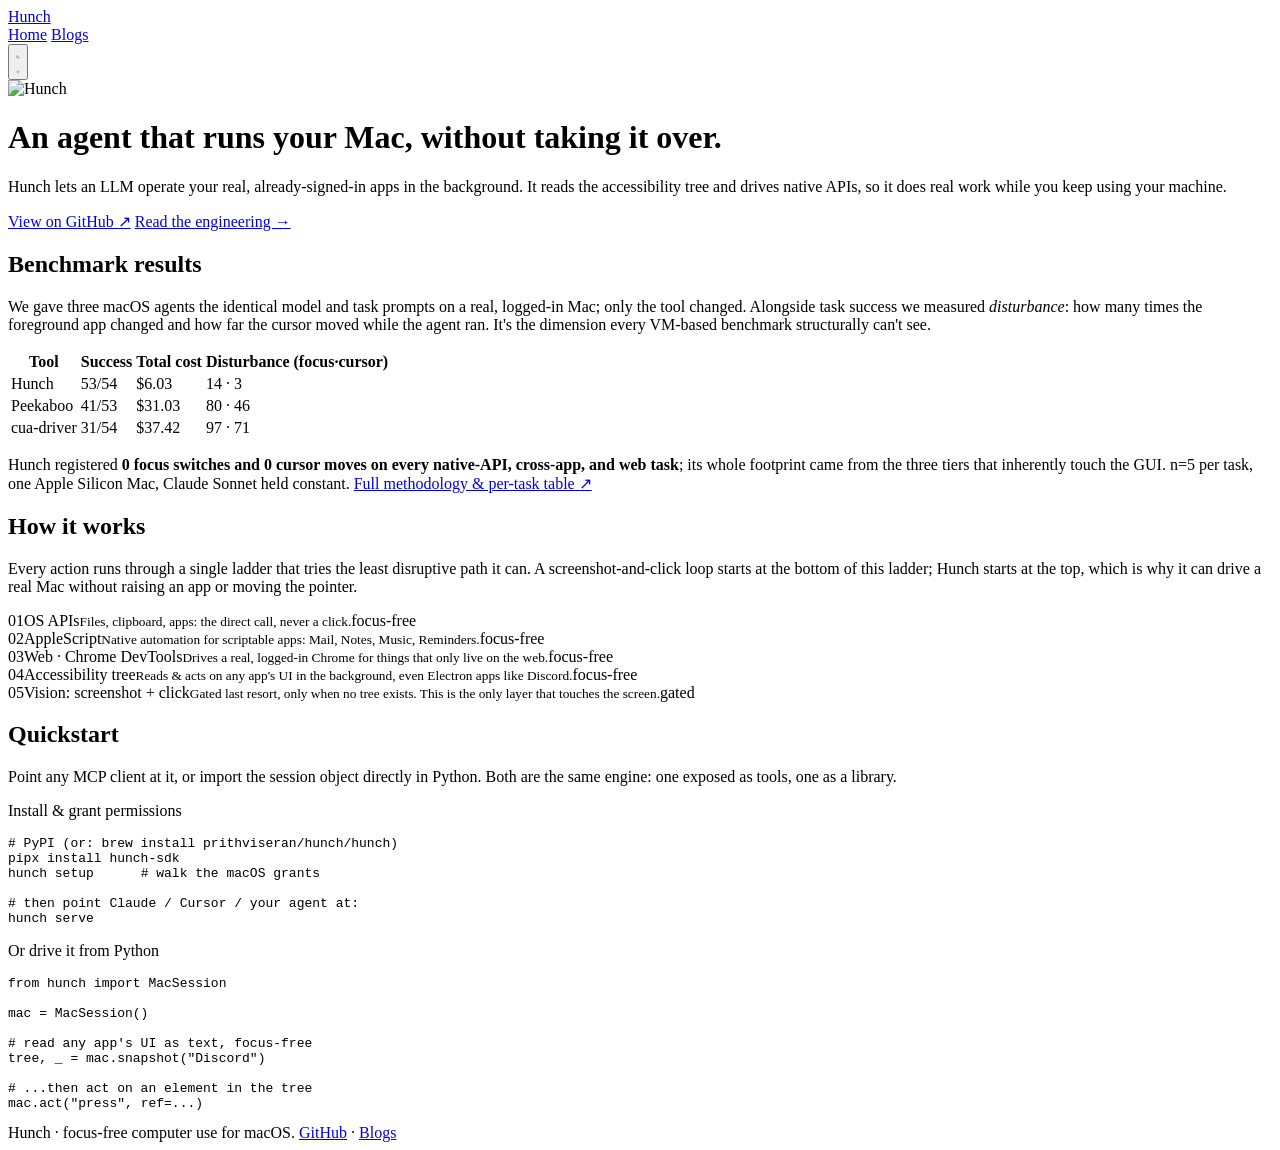
==== site/index.html @ 30ae7662 "Add Hunch website (landing page + blog) as a static site Self-contained static site under site/, dep" ====
<!DOCTYPE html>
<html lang="en">
<head>
<meta charset="utf-8">
<meta name="viewport" content="width=device-width, initial-scale=1">
<title>Hunch: an agent that runs your Mac without taking it over</title>
<meta name="description" content="Hunch lets an LLM operate your real, already-signed-in Mac apps in the background, reading the accessibility tree and driving native APIs, focus-free.">
<meta property="og:title" content="Hunch: an agent that runs your Mac without taking it over">
<meta property="og:description" content="Hunch lets an LLM operate your real, already-signed-in Mac apps in the background, reading the accessibility tree and driving native APIs, focus-free.">
<meta property="og:type" content="website">
<meta property="og:image" content="/assets/logo-app.png">
<meta name="twitter:card" content="summary">
<link rel="icon" href="/assets/favicon.png">
<link rel="stylesheet" href="/styles.css">
<script>(function(){var r=document.documentElement;try{if(localStorage.getItem('hunch-theme')==='dark')r.setAttribute('data-theme','dark');}catch(e){}})();</script>
</head>
<body>
<nav>
  <div class="nav-inner">
    <a class="brand" href="/"><img class="brand-logo" src="/assets/logo-mark.png" alt=""><span>Hunch</span></a>
    <div class="nav-links">
      <a href="/" aria-current="page">Home</a>
      <a href="/blogs">Blogs</a>
    </div>
    <button class="toggle" id="themeBtn" aria-label="Toggle color theme">
      <svg class="icon-moon" viewBox="0 0 24 24" fill="none" stroke="currentColor" stroke-width="1.7"><path d="M21 12.8A9 9 0 1 1 11.2 3a7 7 0 0 0 9.8 9.8Z"/></svg>
      <svg class="icon-sun" viewBox="0 0 24 24" fill="none" stroke="currentColor" stroke-width="1.7"><circle cx="12" cy="12" r="4.2"/><path d="M12 2v2M12 20v2M4.2 4.2l1.5 1.5M18.3 18.3l1.5 1.5M2 12h2M20 12h2M4.2 19.8l1.5-1.5M18.3 5.7l1.5-1.5"/></svg>
    </button>
  </div>
</nav>
<main>
<div class="wrap">
    <div class="hero">
      <img class="hero-logo" src="/assets/logo-app.png" alt="Hunch">
      <div class="hero-content">
        <h1>An agent that runs your Mac, without taking it over.</h1>
      <p class="lede">Hunch lets an LLM operate your real, already-signed-in apps in the background. It reads the accessibility tree and drives native APIs, so it does real work while you keep using your machine.</p>
      <div class="cta">
        <a class="btn primary" href="https://github.com/PrithviSeran/hunch-mcp" target="_blank" rel="noopener">View on GitHub ↗</a>
        <a class="btn" href="/blogs">Read the engineering →</a>
      </div>
      </div>
    </div>
  </div>

  <!-- the numbers -->
  <div class="block"><div class="wrap">
    <h2>Benchmark results</h2>
    <p class="intro">We gave three macOS agents the identical model and task prompts on a real, logged-in Mac; only the tool changed. Alongside task success we measured <em>disturbance</em>: how many times the foreground app changed and how far the cursor moved while the agent ran. It's the dimension every VM-based benchmark structurally can't see.</p>
    <div class="tablewrap">
      <table>
        <thead><tr><th>Tool</th><th>Success</th><th>Total cost</th><th>Disturbance&nbsp;(focus·cursor)</th></tr></thead>
        <tbody>
          <tr class="win"><td>Hunch</td><td class="num">53/54</td><td class="num">$6.03</td><td class="num">14 · 3</td></tr>
          <tr><td>Peekaboo</td><td class="num">41/53</td><td class="num">$31.03</td><td class="num">80 · 46</td></tr>
          <tr><td>cua-driver</td><td class="num">31/54</td><td class="num">$37.42</td><td class="num">97 · 71</td></tr>
        </tbody>
      </table>
    </div>
    <p class="note">Hunch registered <strong>0 focus switches and 0 cursor moves on every native-API, cross-app, and web task</strong>; its whole footprint came from the three tiers that inherently touch the GUI. n=5 per task, one Apple Silicon Mac, Claude Sonnet held constant. <a class="link" href="https://github.com/PrithviSeran/mac-agent-bench" target="_blank" rel="noopener">Full methodology &amp; per-task table ↗</a></p>
  </div></div>

  <!-- how it works: the ladder -->
  <div class="block"><div class="wrap">
    <h2>How it works</h2>
    <p class="intro">Every action runs through a single ladder that tries the least disruptive path it can. A screenshot-and-click loop starts at the bottom of this ladder; Hunch starts at the top, which is why it can drive a real Mac without raising an app or moving the pointer.</p>
    <div class="ladder">
      <div class="layer"><span class="n">01</span><span class="name">OS APIs<small>Files, clipboard, apps: the direct call, never a click.</small></span><span class="tag">focus-free</span></div>
      <div class="layer"><span class="n">02</span><span class="name">AppleScript<small>Native automation for scriptable apps: Mail, Notes, Music, Reminders.</small></span><span class="tag">focus-free</span></div>
      <div class="layer"><span class="n">03</span><span class="name">Web · Chrome DevTools<small>Drives a real, logged-in Chrome for things that only live on the web.</small></span><span class="tag">focus-free</span></div>
      <div class="layer"><span class="n">04</span><span class="name">Accessibility tree<small>Reads &amp; acts on any app's UI in the background, even Electron apps like Discord.</small></span><span class="tag">focus-free</span></div>
      <div class="layer gated"><span class="n">05</span><span class="name">Vision: screenshot + click<small>Gated last resort, only when no tree exists. This is the only layer that touches the screen.</small></span><span class="tag">gated</span></div>
    </div>
  </div></div>

  <!-- quickstart -->
  <div class="block"><div class="wrap">
    <h2>Quickstart</h2>
    <p class="intro">Point any MCP client at it, or import the session object directly in Python. Both are the same engine: one exposed as tools, one as a library.</p>
    <div class="code-grid">
      <div>
        <p class="code-label">Install &amp; grant permissions</p>
<pre><code><span class="tok-c"># PyPI (or: brew install prithviseran/hunch/hunch)</span>
pipx install hunch-sdk
hunch setup      <span class="tok-c"># walk the macOS grants</span>

<span class="tok-c"># then point Claude / Cursor / your agent at:</span>
hunch serve</code></pre>
      </div>
      <div>
        <p class="code-label">Or drive it from Python</p>
<pre><code><span class="tok-k">from</span> hunch <span class="tok-k">import</span> MacSession

mac = MacSession()

<span class="tok-c"># read any app's UI as text, focus-free</span>
tree, _ = mac.snapshot(<span class="tok-k">"Discord"</span>)

<span class="tok-c"># ...then act on an element in the tree</span>
mac.act(<span class="tok-k">"press"</span>, ref=...)</code></pre>
      </div>
    </div>
  </div></div>
</main>
<footer><div class="wrap"><div class="foot-inner">
  <span class="foot-brand"><img class="foot-logo" src="/assets/logo-mark.png" alt="">Hunch · focus-free computer use for macOS.</span>
  <span><a href="https://github.com/PrithviSeran/hunch-mcp" target="_blank" rel="noopener">GitHub</a> · <a href="/blogs">Blogs</a></span>
</div></div></footer>
<script src="/theme.js"></script>
</body>
</html>
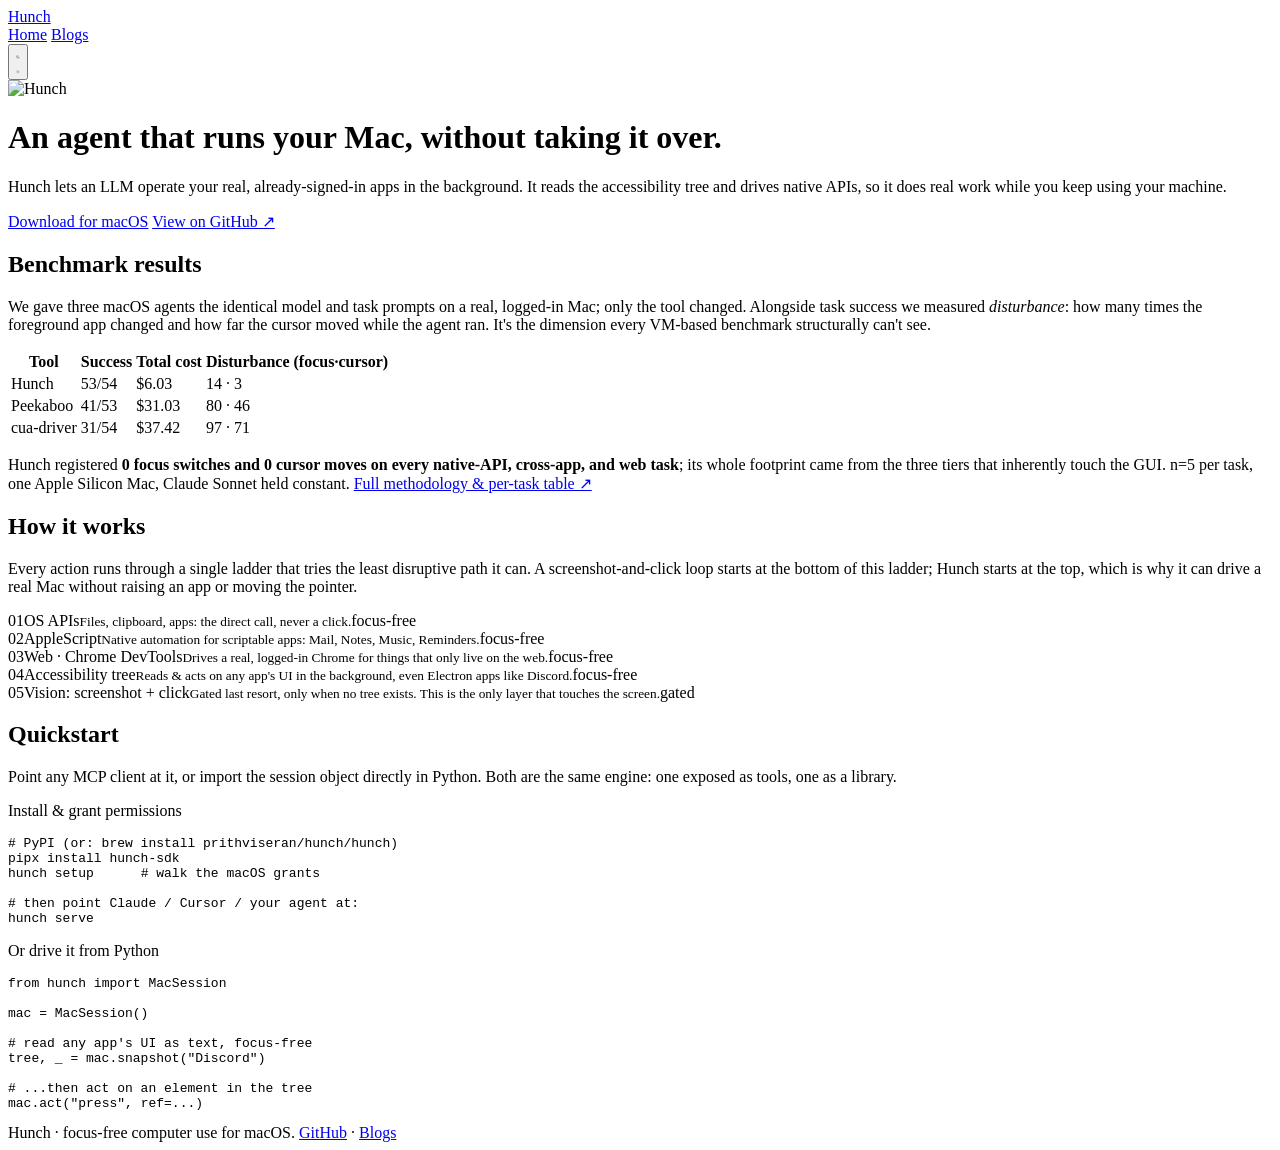
==== commit 022350af: "Track macOS DMG downloads via /download → R2 Add a Vercel API that increments stats/dmg.json on the " ====
--- a/site/index.html
+++ b/site/index.html
@@ -8,8 +8,11 @@
 <meta property="og:title" content="Hunch: an agent that runs your Mac without taking it over">
 <meta property="og:description" content="Hunch lets an LLM operate your real, already-signed-in Mac apps in the background, reading the accessibility tree and driving native APIs, focus-free.">
 <meta property="og:type" content="website">
-<meta property="og:image" content="/assets/logo-app.png">
-<meta name="twitter:card" content="summary">
+<meta property="og:image" content="https://www.tryhunch.ca/assets/og-hunch.png">
+<meta property="og:image:width" content="1731">
+<meta property="og:image:height" content="909">
+<meta name="twitter:card" content="summary_large_image">
+<meta name="twitter:image" content="https://www.tryhunch.ca/assets/og-hunch.png">
 <link rel="icon" href="/assets/favicon.png">
 <link rel="stylesheet" href="/styles.css">
 <script>(function(){var r=document.documentElement;try{if(localStorage.getItem('hunch-theme')==='dark')r.setAttribute('data-theme','dark');}catch(e){}})();</script>
@@ -36,8 +39,8 @@
         <h1>An agent that runs your Mac, without taking it over.</h1>
       <p class="lede">Hunch lets an LLM operate your real, already-signed-in apps in the background. It reads the accessibility tree and drives native APIs, so it does real work while you keep using your machine.</p>
       <div class="cta">
-        <a class="btn primary" href="https://github.com/PrithviSeran/hunch-mcp" target="_blank" rel="noopener">View on GitHub ↗</a>
-        <a class="btn" href="/blogs">Read the engineering →</a>
+        <a class="btn primary" href="/download">Download for macOS</a>
+        <a class="btn" href="https://github.com/PrithviSeran/hunch-mcp" target="_blank" rel="noopener">View on GitHub ↗</a>
       </div>
       </div>
     </div>
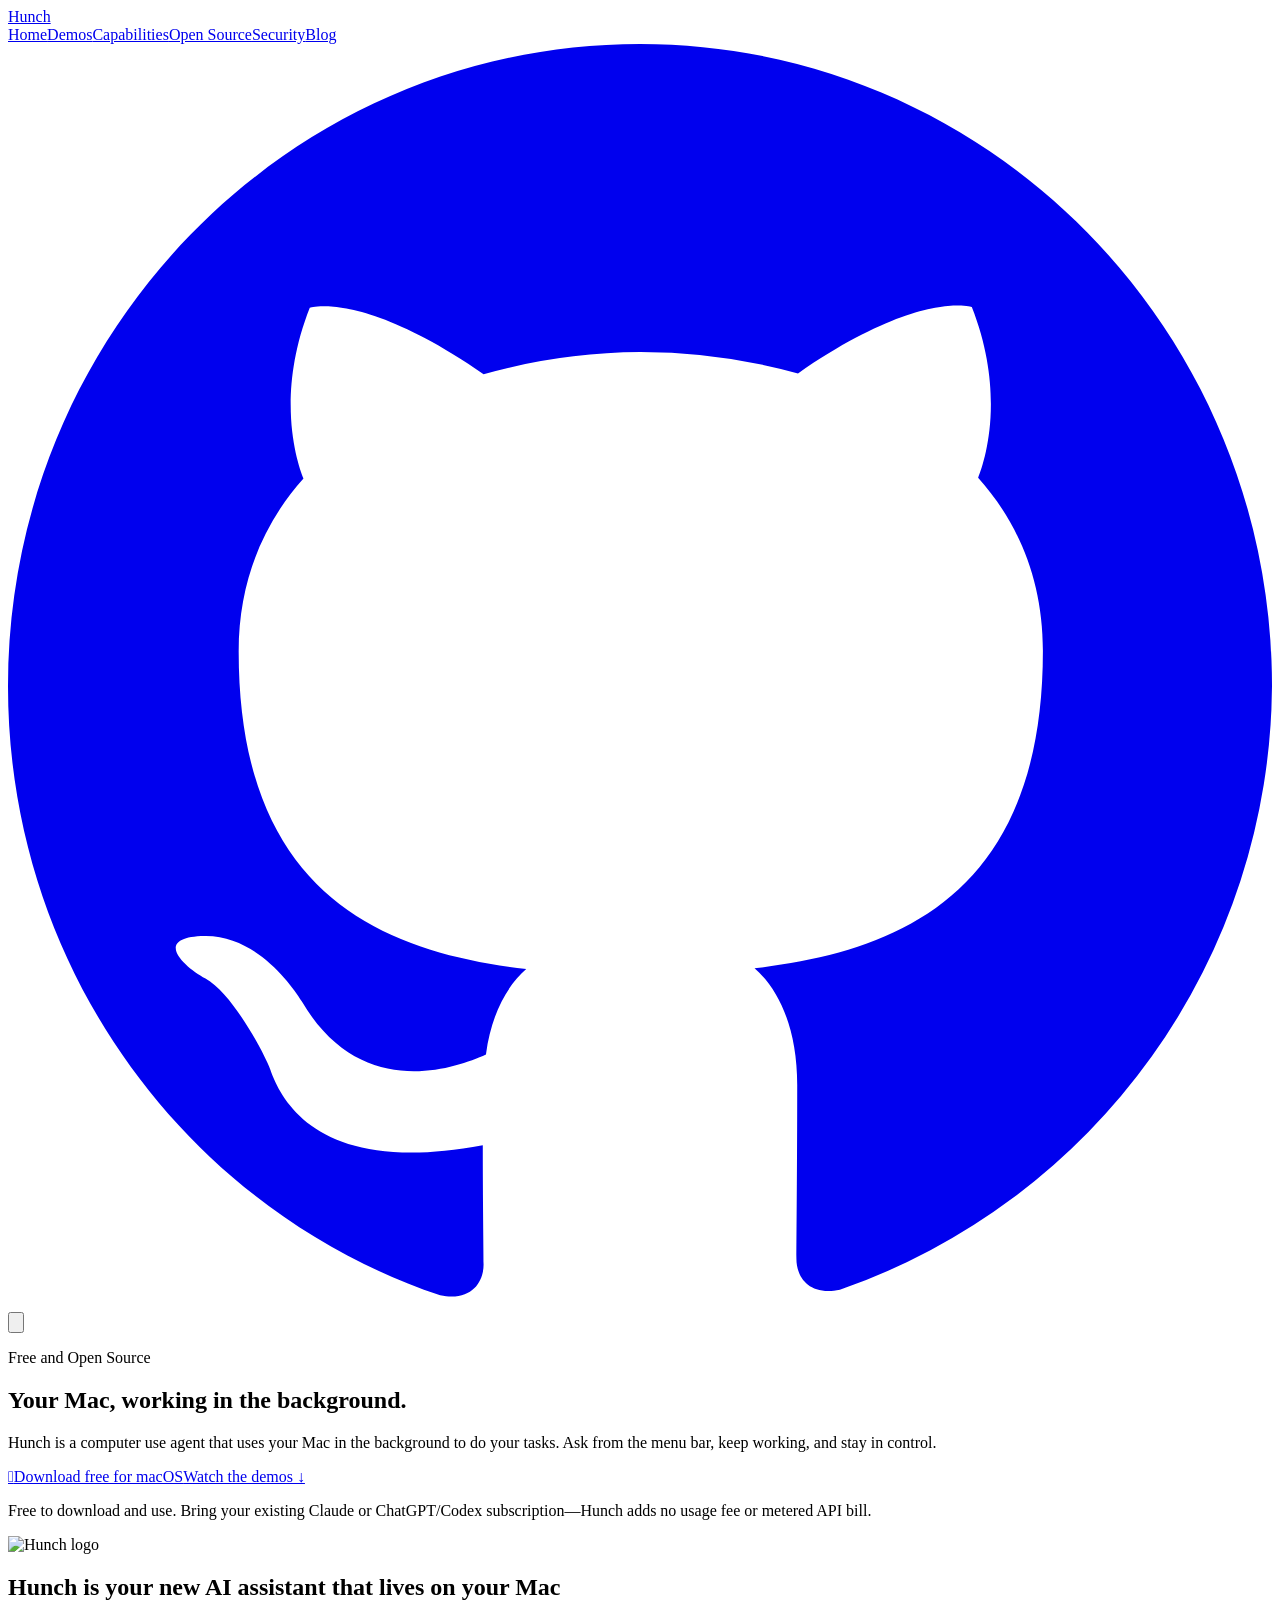
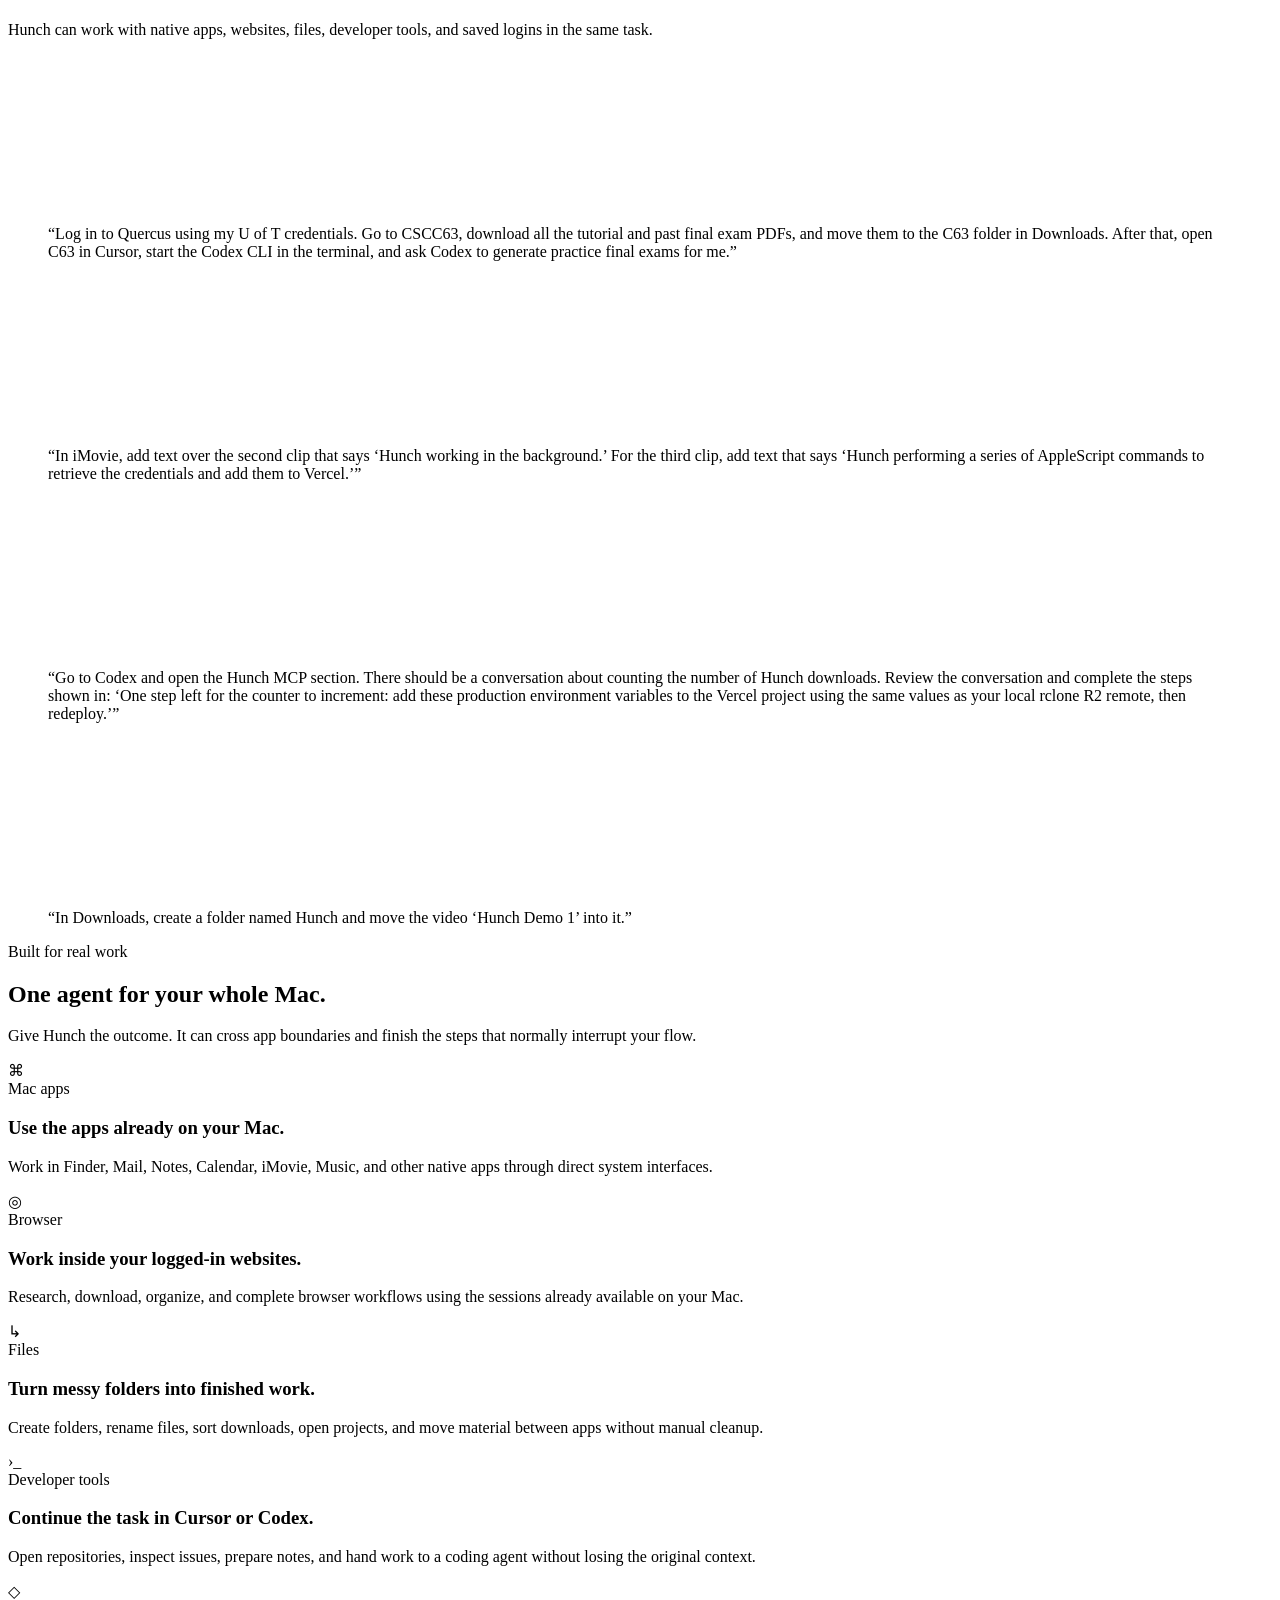
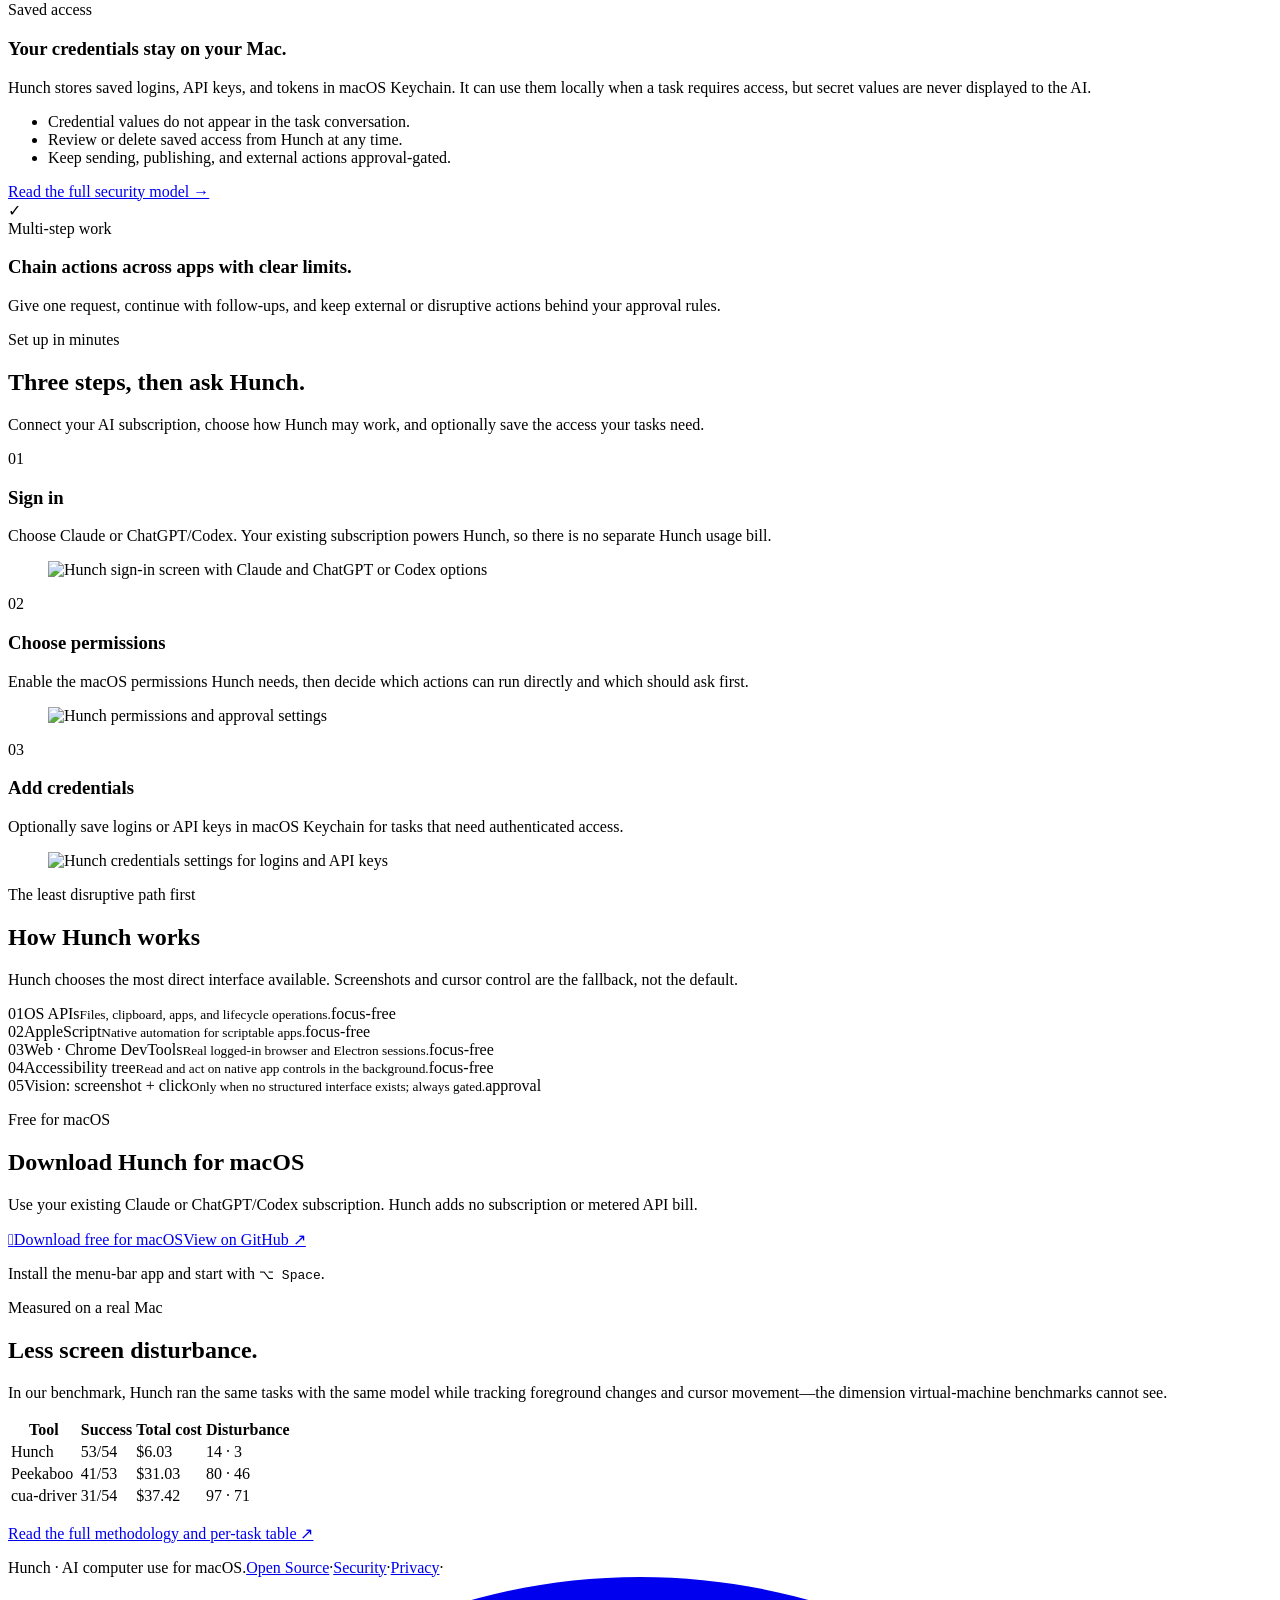
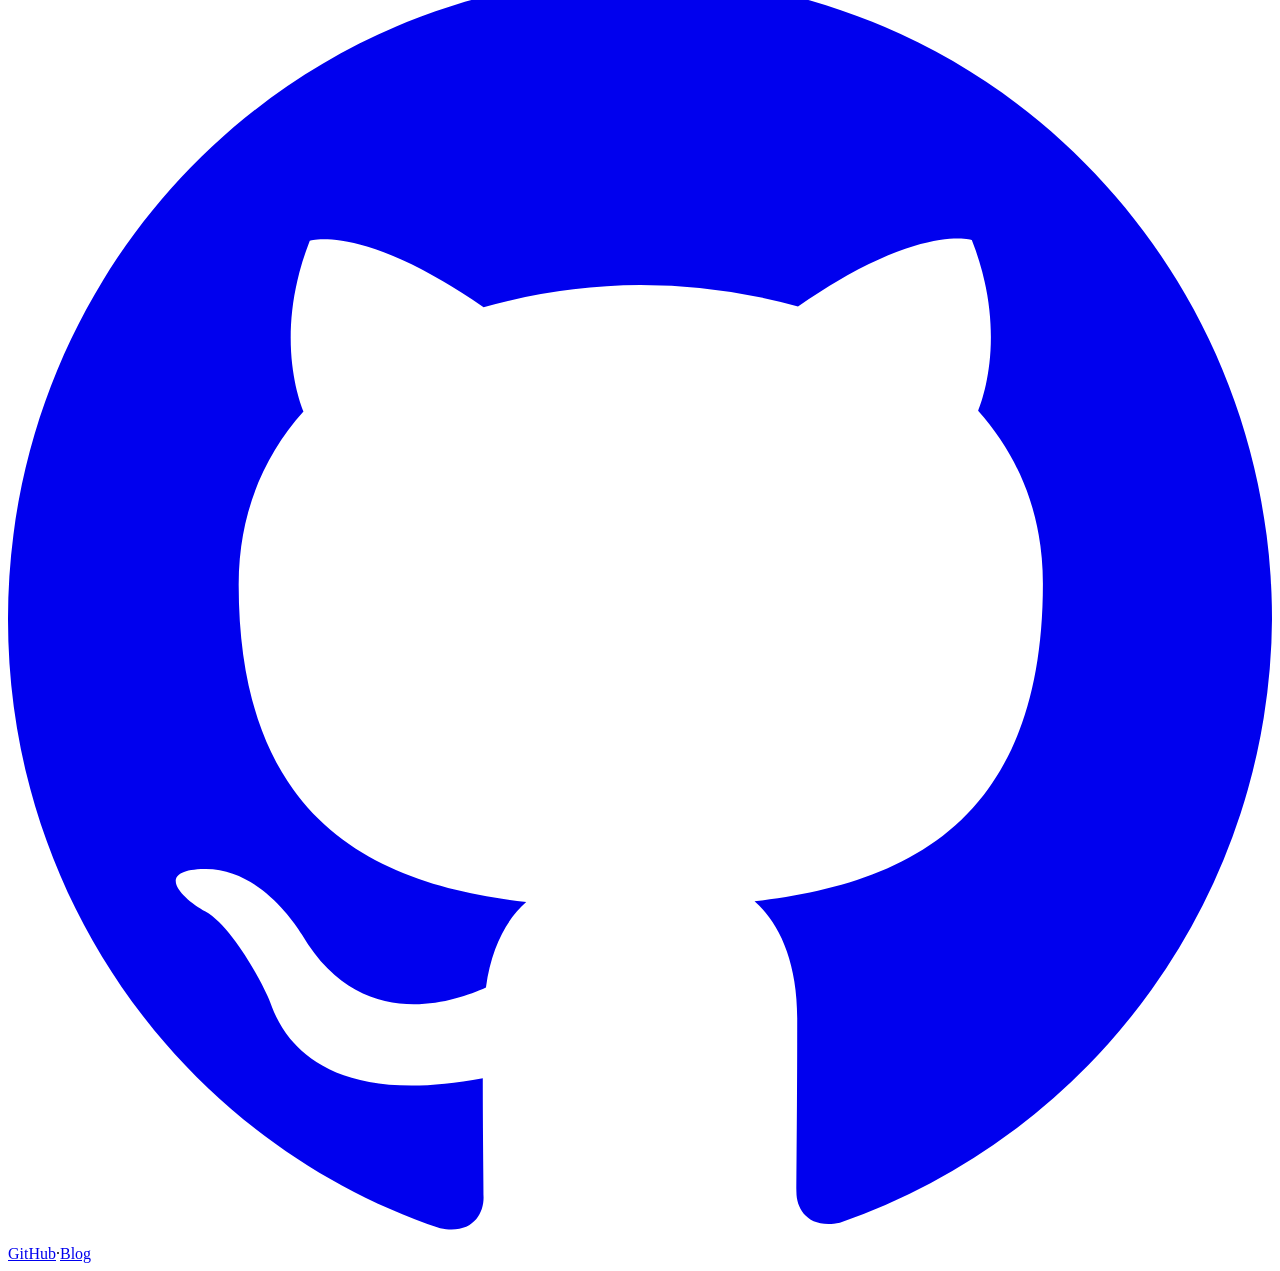
==== commit fb466fc8: "Launch redesigned Hunch website" ====
--- a/site/index.html
+++ b/site/index.html
@@ -1,114 +1,14 @@
-<!DOCTYPE html>
-<html lang="en">
-<head>
-<meta charset="utf-8">
-<meta name="viewport" content="width=device-width, initial-scale=1">
-<title>Hunch: an agent that runs your Mac without taking it over</title>
-<meta name="description" content="Hunch lets an LLM operate your real, already-signed-in Mac apps in the background, reading the accessibility tree and driving native APIs, focus-free.">
-<meta property="og:title" content="Hunch: an agent that runs your Mac without taking it over">
-<meta property="og:description" content="Hunch lets an LLM operate your real, already-signed-in Mac apps in the background, reading the accessibility tree and driving native APIs, focus-free.">
-<meta property="og:type" content="website">
-<meta property="og:image" content="https://www.tryhunch.ca/assets/og-hunch.png">
-<meta property="og:image:width" content="1731">
-<meta property="og:image:height" content="909">
-<meta name="twitter:card" content="summary_large_image">
-<meta name="twitter:image" content="https://www.tryhunch.ca/assets/og-hunch.png">
-<link rel="icon" href="/assets/favicon.png">
-<link rel="stylesheet" href="/styles.css">
-<script>(function(){var r=document.documentElement;try{if(localStorage.getItem('hunch-theme')==='dark')r.setAttribute('data-theme','dark');}catch(e){}})();</script>
-</head>
-<body>
-<nav>
-  <div class="nav-inner">
-    <a class="brand" href="/"><img class="brand-logo" src="/assets/logo-mark.png" alt=""><span>Hunch</span></a>
-    <div class="nav-links">
-      <a href="/" aria-current="page">Home</a>
-      <a href="/blogs">Blogs</a>
-    </div>
-    <button class="toggle" id="themeBtn" aria-label="Toggle color theme">
-      <svg class="icon-moon" viewBox="0 0 24 24" fill="none" stroke="currentColor" stroke-width="1.7"><path d="M21 12.8A9 9 0 1 1 11.2 3a7 7 0 0 0 9.8 9.8Z"/></svg>
-      <svg class="icon-sun" viewBox="0 0 24 24" fill="none" stroke="currentColor" stroke-width="1.7"><circle cx="12" cy="12" r="4.2"/><path d="M12 2v2M12 20v2M4.2 4.2l1.5 1.5M18.3 18.3l1.5 1.5M2 12h2M20 12h2M4.2 19.8l1.5-1.5M18.3 5.7l1.5-1.5"/></svg>
-    </button>
-  </div>
-</nav>
-<main>
-<div class="wrap">
-    <div class="hero">
-      <img class="hero-logo" src="/assets/logo-app.png" alt="Hunch">
-      <div class="hero-content">
-        <h1>An agent that runs your Mac, without taking it over.</h1>
-      <p class="lede">Hunch lets an LLM operate your real, already-signed-in apps in the background. It reads the accessibility tree and drives native APIs, so it does real work while you keep using your machine.</p>
-      <div class="cta">
-        <a class="btn primary" href="/download">Download for macOS</a>
-        <a class="btn" href="https://github.com/PrithviSeran/hunch-mcp" target="_blank" rel="noopener">View on GitHub ↗</a>
-      </div>
-      </div>
-    </div>
-  </div>
-
-  <!-- the numbers -->
-  <div class="block"><div class="wrap">
-    <h2>Benchmark results</h2>
-    <p class="intro">We gave three macOS agents the identical model and task prompts on a real, logged-in Mac; only the tool changed. Alongside task success we measured <em>disturbance</em>: how many times the foreground app changed and how far the cursor moved while the agent ran. It's the dimension every VM-based benchmark structurally can't see.</p>
-    <div class="tablewrap">
-      <table>
-        <thead><tr><th>Tool</th><th>Success</th><th>Total cost</th><th>Disturbance&nbsp;(focus·cursor)</th></tr></thead>
-        <tbody>
-          <tr class="win"><td>Hunch</td><td class="num">53/54</td><td class="num">$6.03</td><td class="num">14 · 3</td></tr>
-          <tr><td>Peekaboo</td><td class="num">41/53</td><td class="num">$31.03</td><td class="num">80 · 46</td></tr>
-          <tr><td>cua-driver</td><td class="num">31/54</td><td class="num">$37.42</td><td class="num">97 · 71</td></tr>
-        </tbody>
-      </table>
-    </div>
-    <p class="note">Hunch registered <strong>0 focus switches and 0 cursor moves on every native-API, cross-app, and web task</strong>; its whole footprint came from the three tiers that inherently touch the GUI. n=5 per task, one Apple Silicon Mac, Claude Sonnet held constant. <a class="link" href="https://github.com/PrithviSeran/mac-agent-bench" target="_blank" rel="noopener">Full methodology &amp; per-task table ↗</a></p>
-  </div></div>
-
-  <!-- how it works: the ladder -->
-  <div class="block"><div class="wrap">
-    <h2>How it works</h2>
-    <p class="intro">Every action runs through a single ladder that tries the least disruptive path it can. A screenshot-and-click loop starts at the bottom of this ladder; Hunch starts at the top, which is why it can drive a real Mac without raising an app or moving the pointer.</p>
-    <div class="ladder">
-      <div class="layer"><span class="n">01</span><span class="name">OS APIs<small>Files, clipboard, apps: the direct call, never a click.</small></span><span class="tag">focus-free</span></div>
-      <div class="layer"><span class="n">02</span><span class="name">AppleScript<small>Native automation for scriptable apps: Mail, Notes, Music, Reminders.</small></span><span class="tag">focus-free</span></div>
-      <div class="layer"><span class="n">03</span><span class="name">Web · Chrome DevTools<small>Drives a real, logged-in Chrome for things that only live on the web.</small></span><span class="tag">focus-free</span></div>
-      <div class="layer"><span class="n">04</span><span class="name">Accessibility tree<small>Reads &amp; acts on any app's UI in the background, even Electron apps like Discord.</small></span><span class="tag">focus-free</span></div>
-      <div class="layer gated"><span class="n">05</span><span class="name">Vision: screenshot + click<small>Gated last resort, only when no tree exists. This is the only layer that touches the screen.</small></span><span class="tag">gated</span></div>
-    </div>
-  </div></div>
-
-  <!-- quickstart -->
-  <div class="block"><div class="wrap">
-    <h2>Quickstart</h2>
-    <p class="intro">Point any MCP client at it, or import the session object directly in Python. Both are the same engine: one exposed as tools, one as a library.</p>
-    <div class="code-grid">
-      <div>
-        <p class="code-label">Install &amp; grant permissions</p>
-<pre><code><span class="tok-c"># PyPI (or: brew install prithviseran/hunch/hunch)</span>
-pipx install hunch-sdk
-hunch setup      <span class="tok-c"># walk the macOS grants</span>
-
-<span class="tok-c"># then point Claude / Cursor / your agent at:</span>
-hunch serve</code></pre>
-      </div>
-      <div>
-        <p class="code-label">Or drive it from Python</p>
-<pre><code><span class="tok-k">from</span> hunch <span class="tok-k">import</span> MacSession
-
-mac = MacSession()
-
-<span class="tok-c"># read any app's UI as text, focus-free</span>
-tree, _ = mac.snapshot(<span class="tok-k">"Discord"</span>)
-
-<span class="tok-c"># ...then act on an element in the tree</span>
-mac.act(<span class="tok-k">"press"</span>, ref=...)</code></pre>
-      </div>
-    </div>
-  </div></div>
-</main>
-<footer><div class="wrap"><div class="foot-inner">
-  <span class="foot-brand"><img class="foot-logo" src="/assets/logo-mark.png" alt="">Hunch · focus-free computer use for macOS.</span>
-  <span><a href="https://github.com/PrithviSeran/hunch-mcp" target="_blank" rel="noopener">GitHub</a> · <a href="/blogs">Blogs</a></span>
-</div></div></footer>
-<script src="/theme.js"></script>
-</body>
-</html>
+<!doctype html><html lang="en"><head><meta charset="utf-8"><meta name="viewport" content="width=device-width,initial-scale=1"><title>Hunch: free AI computer use for your Mac</title><meta name="description" content="Hunch is a free macOS agent that works across your apps, browser sessions, files, and saved logins in the background while you keep using your Mac."><meta property="og:title" content="Hunch: your Mac, working in the background"><meta property="og:description" content="A free macOS agent that works across your real apps while you keep using your Mac."><meta property="og:type" content="website"><meta property="og:image" content="https://www.tryhunch.ca/assets/og-hunch.png"><link rel="icon" href="/assets/favicon.png"><link rel="stylesheet" href="/styles.css?v=open-source-1"><script>(function(){var r=document.documentElement;try{if(localStorage.getItem('hunch-theme')==='dark')r.setAttribute('data-theme','dark')}catch(e){}})()</script></head><body>
+<nav><div class="nav-inner"><a class="brand" href="/"><img class="brand-logo" src="/assets/logo-mark.png" alt=""><span>Hunch</span></a><div class="nav-links"><a href="/" aria-current="page">Home</a><a href="#demos">Demos</a><a href="#capabilities">Capabilities</a><a href="/open-source.html">Open Source</a><a href="/security.html">Security</a><a href="/blogs.html">Blog</a></div><a class="nav-github" href="https://github.com/PrithviSeran/hunch-mcp" target="_blank" rel="noopener" aria-label="Hunch on GitHub"><svg class="github-icon" viewBox="0 0 16 16" aria-hidden="true"><path fill="currentColor" d="M8 0C3.58 0 0 3.64 0 8.13c0 3.59 2.29 6.64 5.47 7.71.4.08.55-.17.55-.39 0-.19-.01-.83-.01-1.51-2.01.38-2.53-.5-2.69-.96-.09-.23-.48-.96-.82-1.15-.28-.15-.68-.53-.01-.54.63-.01 1.08.59 1.23.83.72 1.23 1.87.88 2.33.67.07-.53.28-.88.51-1.08-1.78-.21-3.64-.91-3.64-4.02 0-.89.31-1.62.82-2.19-.08-.2-.36-1.04.08-2.16 0 0 .67-.22 2.2.84A7.5 7.5 0 0 1 8 3.9a7.5 7.5 0 0 1 2 .27c1.53-1.06 2.2-.84 2.2-.84.44 1.12.16 1.96.08 2.16.51.57.82 1.3.82 2.19 0 3.12-1.87 3.81-3.65 4.02.29.25.54.73.54 1.48 0 1.07-.01 1.93-.01 2.2 0 .22.15.47.55.39A8.15 8.15 0 0 0 16 8.13C16 3.64 12.42 0 8 0Z"/></svg></a><button class="toggle" id="themeBtn" aria-label="Toggle color theme"><svg class="icon-moon" viewBox="0 0 24 24" fill="none" stroke="currentColor"><path d="M21 12.8A9 9 0 1 1 11.2 3a7 7 0 0 0 9.8 9.8Z"/></svg><svg class="icon-sun" viewBox="0 0 24 24" fill="none" stroke="currentColor"><circle cx="12" cy="12" r="4"/></svg></button></div></nav>
+<main><div class="wrap"><section class="hero launch-hero"><div class="hero-copy"><p class="free-line"><span>Free and Open Source</span></p><h1>Your Mac, working in the background.</h1><p class="lede">Hunch is a computer use agent that uses your Mac in the background to do your tasks. Ask from the menu bar, keep working, and stay in control.</p><div class="cta"><a class="btn primary" href="/download"><span class="apple-logo" aria-hidden="true"></span>Download free for macOS</a><a class="btn" href="#demos">Watch the demos ↓</a></div><p class="microcopy">Free to download and use. Bring your existing Claude or ChatGPT/Codex subscription—Hunch adds no usage fee or metered API bill.</p></div><div class="hero-visual"><img src="/assets/logo-app.png" alt="Hunch logo"></div></section></div>
+<section id="demos" class="block"><div class="wrap"><h2>Hunch is your new AI assistant that lives on your Mac</h2><p class="intro">Hunch can work with native apps, websites, files, developer tools, and saved logins in the same task.</p><div class="demo-grid">
+<article class="demo-card"><video autoplay loop muted playsinline preload="metadata" poster="/assets/poster-browser.png"><source src="/assets/demo-browser.mp4" type="video/mp4"></video><div class="demo-body"><blockquote>“Log in to Quercus using my U of T credentials. Go to CSCC63, download all the tutorial and past final exam PDFs, and move them to the C63 folder in Downloads. After that, open C63 in Cursor, start the Codex CLI in the terminal, and ask Codex to generate practice final exams for me.”</blockquote></div></article>
+<article class="demo-card"><video autoplay loop muted playsinline preload="metadata" poster="/assets/poster-imovie.png"><source src="/assets/demo-imovie.mp4" type="video/mp4"></video><div class="demo-body"><blockquote>“In iMovie, add text over the second clip that says ‘Hunch working in the background.’ For the third clip, add text that says ‘Hunch performing a series of AppleScript commands to retrieve the credentials and add them to Vercel.’”</blockquote></div></article>
+<article class="demo-card"><video autoplay loop muted playsinline preload="metadata" poster="/assets/poster-creds.png"><source src="/assets/demo-credentials.mp4" type="video/mp4"></video><div class="demo-body"><blockquote>“Go to Codex and open the Hunch MCP section. There should be a conversation about counting the number of Hunch downloads. Review the conversation and complete the steps shown in: ‘One step left for the counter to increment: add these production environment variables to the Vercel project using the same values as your local rclone R2 remote, then redeploy.’”</blockquote></div></article>
+<article class="demo-card"><video autoplay loop muted playsinline preload="metadata" poster="/assets/poster-files.png"><source src="/assets/demo-file-usage.mov" type="video/quicktime"></video><div class="demo-body"><blockquote>“In Downloads, create a folder named Hunch and move the video ‘Hunch Demo 1’ into it.”</blockquote></div></article></div></div></section>
+<section id="capabilities" class="block capabilities-block"><div class="wrap"><p class="eyebrow">Built for real work</p><h2>One agent for your whole Mac.</h2><p class="intro">Give Hunch the outcome. It can cross app boundaries and finish the steps that normally interrupt your flow.</p><div class="capability-grid"><div class="capability-card"><span class="capability-mark">⌘</span><div><span class="capability-label">Mac apps</span><h3>Use the apps already on your Mac.</h3><p>Work in Finder, Mail, Notes, Calendar, iMovie, Music, and other native apps through direct system interfaces.</p></div></div><div class="capability-card"><span class="capability-mark">◎</span><div><span class="capability-label">Browser</span><h3>Work inside your logged-in websites.</h3><p>Research, download, organize, and complete browser workflows using the sessions already available on your Mac.</p></div></div><div class="capability-card"><span class="capability-mark">↳</span><div><span class="capability-label">Files</span><h3>Turn messy folders into finished work.</h3><p>Create folders, rename files, sort downloads, open projects, and move material between apps without manual cleanup.</p></div></div><div class="capability-card"><span class="capability-mark">›_</span><div><span class="capability-label">Developer tools</span><h3>Continue the task in Cursor or Codex.</h3><p>Open repositories, inspect issues, prepare notes, and hand work to a coding agent without losing the original context.</p></div></div><div class="capability-card credential-capability"><span class="capability-mark">◇</span><div><span class="capability-label">Saved access</span><h3>Your credentials stay on your Mac.</h3><p>Hunch stores saved logins, API keys, and tokens in macOS Keychain. It can use them locally when a task requires access, but secret values are never displayed to the AI.</p><ul class="capability-points"><li>Credential values do not appear in the task conversation.</li><li>Review or delete saved access from Hunch at any time.</li><li>Keep sending, publishing, and external actions approval-gated.</li></ul><a class="text-link" href="/security.html">Read the full security model →</a></div></div><div class="capability-card"><span class="capability-mark">✓</span><div><span class="capability-label">Multi-step work</span><h3>Chain actions across apps with clear limits.</h3><p>Give one request, continue with follow-ups, and keep external or disruptive actions behind your approval rules.</p></div></div></div></div></section>
+<section id="setup" class="block setup-block"><div class="wrap"><p class="eyebrow">Set up in minutes</p><h2>Three steps, then ask Hunch.</h2><p class="intro">Connect your AI subscription, choose how Hunch may work, and optionally save the access your tasks need.</p><div class="setup-timeline"><div class="setup-step"><div class="setup-index"><span>01</span></div><div class="setup-copy"><h3>Sign in</h3><p>Choose Claude or ChatGPT/Codex. Your existing subscription powers Hunch, so there is no separate Hunch usage bill.</p></div><figure><img src="/assets/sign-in-hunch.png" alt="Hunch sign-in screen with Claude and ChatGPT or Codex options"></figure></div><div class="setup-step"><div class="setup-index"><span>02</span></div><div class="setup-copy"><h3>Choose permissions</h3><p>Enable the macOS permissions Hunch needs, then decide which actions can run directly and which should ask first.</p></div><figure><img src="/assets/permissions-hunch.png" alt="Hunch permissions and approval settings"></figure></div><div class="setup-step"><div class="setup-index"><span>03</span></div><div class="setup-copy"><h3>Add credentials</h3><p>Optionally save logins or API keys in macOS Keychain for tasks that need authenticated access.</p></div><figure><img src="/assets/credentials-hunch.png" alt="Hunch credentials settings for logins and API keys"></figure></div></div></div></section>
+<section class="block"><div class="wrap"><p class="eyebrow">The least disruptive path first</p><h2>How Hunch works</h2><p class="intro">Hunch chooses the most direct interface available. Screenshots and cursor control are the fallback, not the default.</p><div class="ladder"><div class="layer"><span class="n">01</span><span class="name">OS APIs<small>Files, clipboard, apps, and lifecycle operations.</small></span><span class="tag">focus-free</span></div><div class="layer"><span class="n">02</span><span class="name">AppleScript<small>Native automation for scriptable apps.</small></span><span class="tag">focus-free</span></div><div class="layer"><span class="n">03</span><span class="name">Web · Chrome DevTools<small>Real logged-in browser and Electron sessions.</small></span><span class="tag">focus-free</span></div><div class="layer"><span class="n">04</span><span class="name">Accessibility tree<small>Read and act on native app controls in the background.</small></span><span class="tag">focus-free</span></div><div class="layer gated"><span class="n">05</span><span class="name">Vision: screenshot + click<small>Only when no structured interface exists; always gated.</small></span><span class="tag">approval</span></div></div></div></section>
+<section class="block download-block"><div class="wrap download-simple"><div class="download-copy"><p class="eyebrow">Free for macOS</p><h2>Download Hunch for macOS</h2><p>Use your existing Claude or ChatGPT/Codex subscription. Hunch adds no subscription or metered API bill.</p></div><div class="download-actions"><div class="cta"><a class="btn primary" href="/download"><span class="apple-logo" aria-hidden="true"></span>Download free for macOS</a><a class="btn" href="https://github.com/PrithviSeran/hunch-mcp" target="_blank" rel="noopener">View on GitHub ↗</a></div><p class="microcopy">Install the menu-bar app and start with <code>⌥ Space</code>.</p></div></div></section>
+<section class="block compact-proof"><div class="wrap"><p class="eyebrow">Measured on a real Mac</p><h2>Less screen disturbance.</h2><p class="intro">In our benchmark, Hunch ran the same tasks with the same model while tracking foreground changes and cursor movement—the dimension virtual-machine benchmarks cannot see.</p><div class="tablewrap"><table><thead><tr><th>Tool</th><th>Success</th><th>Total cost</th><th>Disturbance</th></tr></thead><tbody><tr class="win"><td>Hunch</td><td class="num">53/54</td><td class="num">$6.03</td><td class="num">14 · 3</td></tr><tr><td>Peekaboo</td><td class="num">41/53</td><td class="num">$31.03</td><td class="num">80 · 46</td></tr><tr><td>cua-driver</td><td class="num">31/54</td><td class="num">$37.42</td><td class="num">97 · 71</td></tr></tbody></table></div><p class="note"><a class="link" href="https://github.com/PrithviSeran/mac-agent-bench" target="_blank" rel="noopener">Read the full methodology and per-task table ↗</a></p></div></section></main>
+<footer><div class="wrap"><div class="foot-inner"><span class="foot-brand"><img class="foot-logo" src="/assets/logo-mark.png" alt="">Hunch · AI computer use for macOS.</span><span class="foot-links"><a href="/open-source.html">Open Source</a><span aria-hidden="true">·</span><a href="/security.html">Security</a><span aria-hidden="true">·</span><a href="/privacy.html">Privacy</a><span aria-hidden="true">·</span><a class="footer-github" href="https://github.com/PrithviSeran/hunch-mcp" target="_blank" rel="noopener"><svg class="github-icon" viewBox="0 0 16 16" aria-hidden="true"><path fill="currentColor" d="M8 0C3.58 0 0 3.64 0 8.13c0 3.59 2.29 6.64 5.47 7.71.4.08.55-.17.55-.39 0-.19-.01-.83-.01-1.51-2.01.38-2.53-.5-2.69-.96-.09-.23-.48-.96-.82-1.15-.28-.15-.68-.53-.01-.54.63-.01 1.08.59 1.23.83.72 1.23 1.87.88 2.33.67.07-.53.28-.88.51-1.08-1.78-.21-3.64-.91-3.64-4.02 0-.89.31-1.62.82-2.19-.08-.2-.36-1.04.08-2.16 0 0 .67-.22 2.2.84A7.5 7.5 0 0 1 8 3.9a7.5 7.5 0 0 1 2 .27c1.53-1.06 2.2-.84 2.2-.84.44 1.12.16 1.96.08 2.16.51.57.82 1.3.82 2.19 0 3.12-1.87 3.81-3.65 4.02.29.25.54.73.54 1.48 0 1.07-.01 1.93-.01 2.2 0 .22.15.47.55.39A8.15 8.15 0 0 0 16 8.13C16 3.64 12.42 0 8 0Z"/></svg>GitHub</a><span aria-hidden="true">·</span><a href="/blogs.html">Blog</a></span></div></div></footer><script src="/theme.js?v=combined-1"></script></body></html>
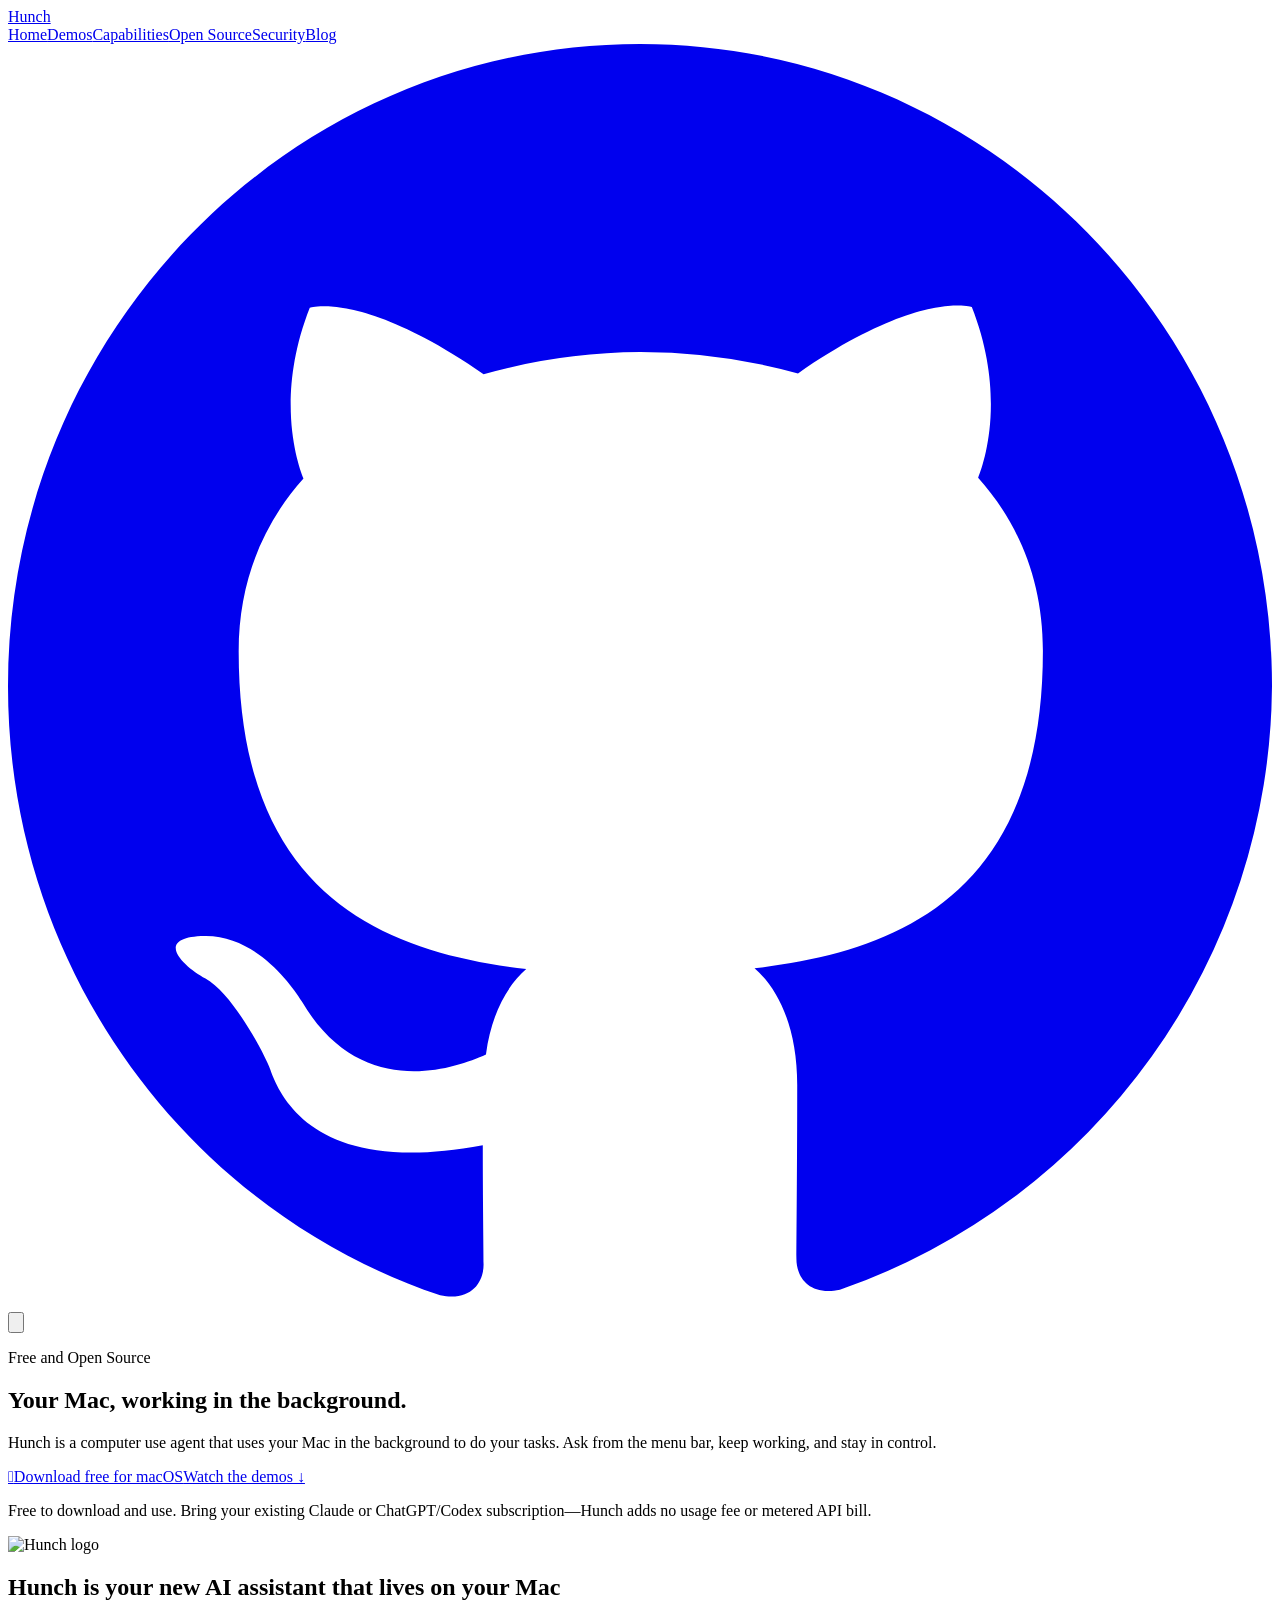
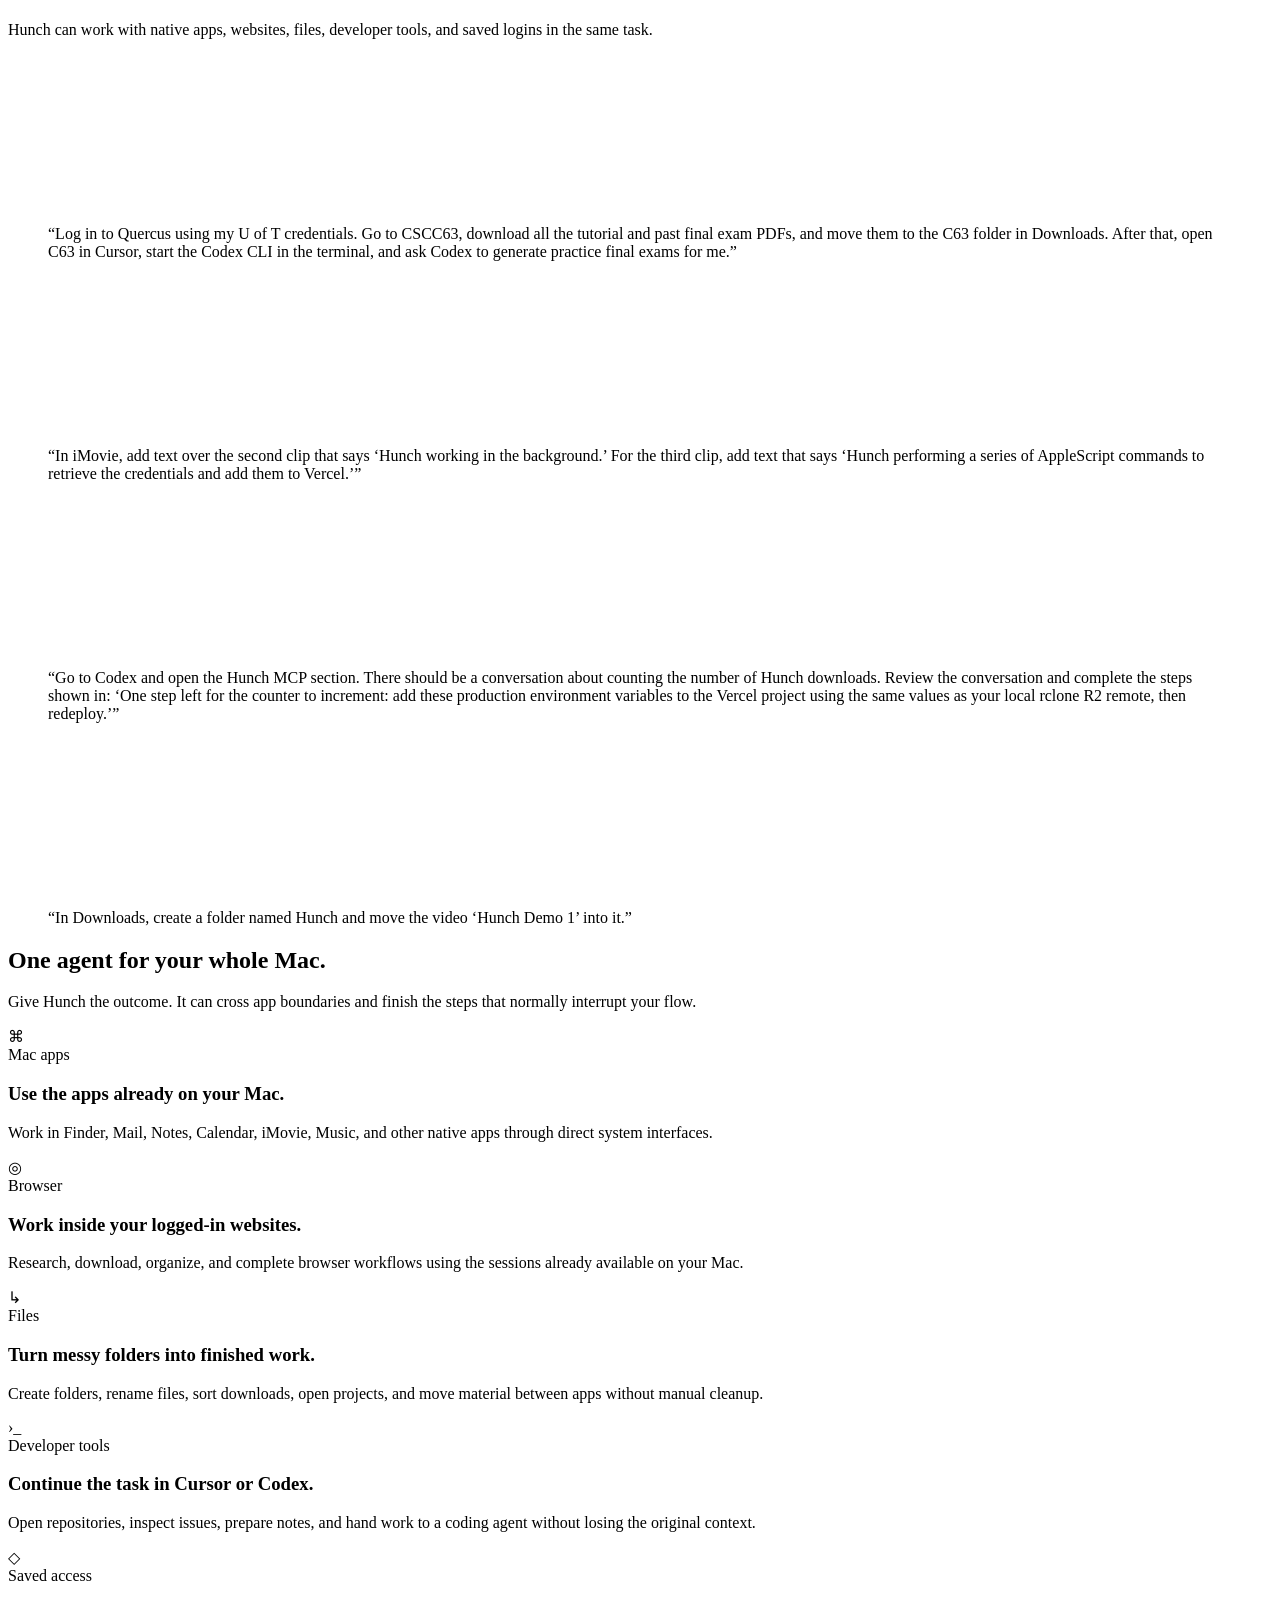
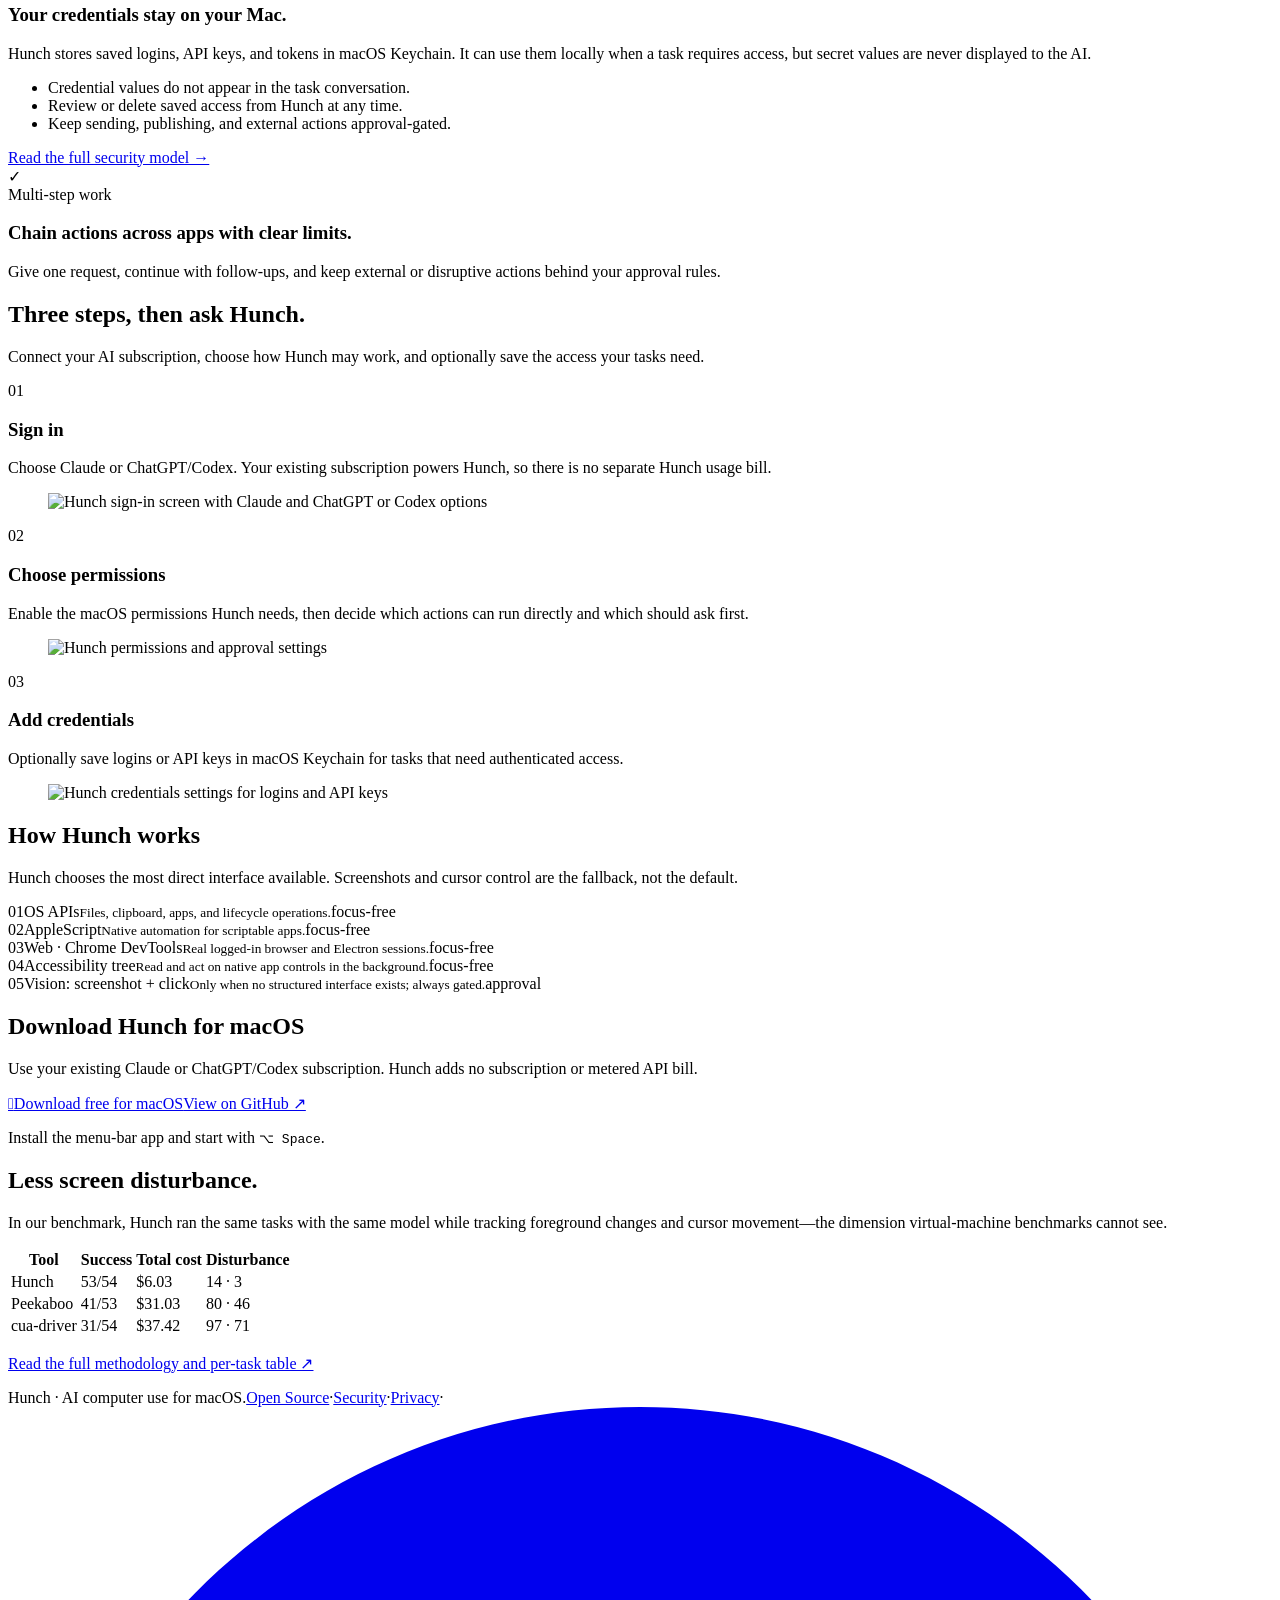
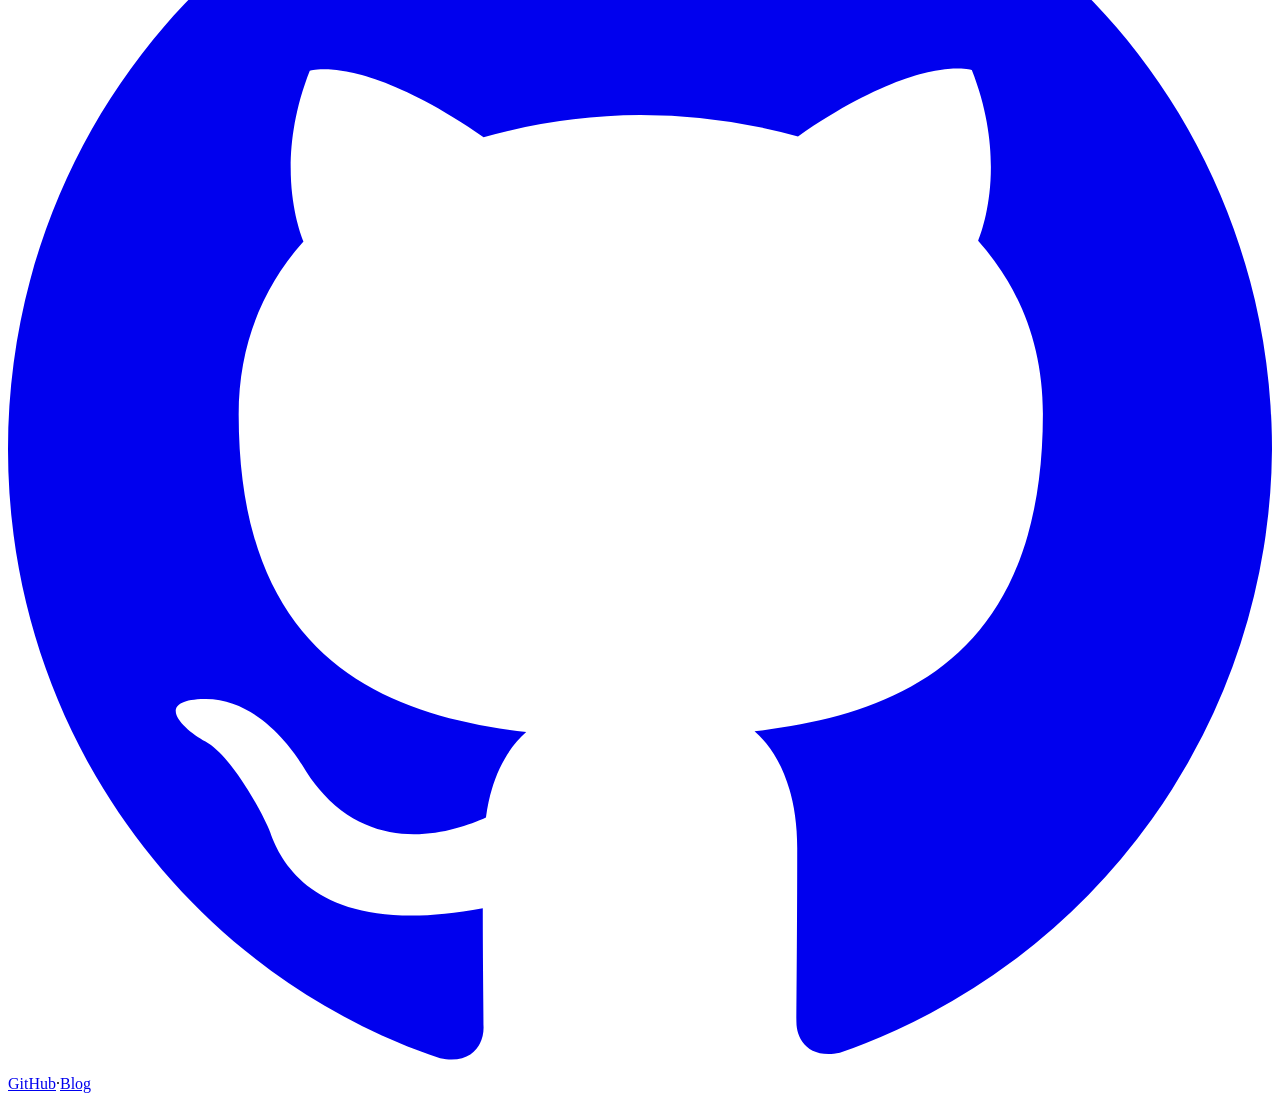
==== commit 60f0db3a: "Remove decorative page subheadings" ====
--- a/site/index.html
+++ b/site/index.html
@@ -6,9 +6,9 @@
 <article class="demo-card"><video autoplay loop muted playsinline preload="metadata" poster="/assets/poster-imovie.png"><source src="/assets/demo-imovie.mp4" type="video/mp4"></video><div class="demo-body"><blockquote>“In iMovie, add text over the second clip that says ‘Hunch working in the background.’ For the third clip, add text that says ‘Hunch performing a series of AppleScript commands to retrieve the credentials and add them to Vercel.’”</blockquote></div></article>
 <article class="demo-card"><video autoplay loop muted playsinline preload="metadata" poster="/assets/poster-creds.png"><source src="/assets/demo-credentials.mp4" type="video/mp4"></video><div class="demo-body"><blockquote>“Go to Codex and open the Hunch MCP section. There should be a conversation about counting the number of Hunch downloads. Review the conversation and complete the steps shown in: ‘One step left for the counter to increment: add these production environment variables to the Vercel project using the same values as your local rclone R2 remote, then redeploy.’”</blockquote></div></article>
 <article class="demo-card"><video autoplay loop muted playsinline preload="metadata" poster="/assets/poster-files.png"><source src="/assets/demo-file-usage.mov" type="video/quicktime"></video><div class="demo-body"><blockquote>“In Downloads, create a folder named Hunch and move the video ‘Hunch Demo 1’ into it.”</blockquote></div></article></div></div></section>
-<section id="capabilities" class="block capabilities-block"><div class="wrap"><p class="eyebrow">Built for real work</p><h2>One agent for your whole Mac.</h2><p class="intro">Give Hunch the outcome. It can cross app boundaries and finish the steps that normally interrupt your flow.</p><div class="capability-grid"><div class="capability-card"><span class="capability-mark">⌘</span><div><span class="capability-label">Mac apps</span><h3>Use the apps already on your Mac.</h3><p>Work in Finder, Mail, Notes, Calendar, iMovie, Music, and other native apps through direct system interfaces.</p></div></div><div class="capability-card"><span class="capability-mark">◎</span><div><span class="capability-label">Browser</span><h3>Work inside your logged-in websites.</h3><p>Research, download, organize, and complete browser workflows using the sessions already available on your Mac.</p></div></div><div class="capability-card"><span class="capability-mark">↳</span><div><span class="capability-label">Files</span><h3>Turn messy folders into finished work.</h3><p>Create folders, rename files, sort downloads, open projects, and move material between apps without manual cleanup.</p></div></div><div class="capability-card"><span class="capability-mark">›_</span><div><span class="capability-label">Developer tools</span><h3>Continue the task in Cursor or Codex.</h3><p>Open repositories, inspect issues, prepare notes, and hand work to a coding agent without losing the original context.</p></div></div><div class="capability-card credential-capability"><span class="capability-mark">◇</span><div><span class="capability-label">Saved access</span><h3>Your credentials stay on your Mac.</h3><p>Hunch stores saved logins, API keys, and tokens in macOS Keychain. It can use them locally when a task requires access, but secret values are never displayed to the AI.</p><ul class="capability-points"><li>Credential values do not appear in the task conversation.</li><li>Review or delete saved access from Hunch at any time.</li><li>Keep sending, publishing, and external actions approval-gated.</li></ul><a class="text-link" href="/security.html">Read the full security model →</a></div></div><div class="capability-card"><span class="capability-mark">✓</span><div><span class="capability-label">Multi-step work</span><h3>Chain actions across apps with clear limits.</h3><p>Give one request, continue with follow-ups, and keep external or disruptive actions behind your approval rules.</p></div></div></div></div></section>
-<section id="setup" class="block setup-block"><div class="wrap"><p class="eyebrow">Set up in minutes</p><h2>Three steps, then ask Hunch.</h2><p class="intro">Connect your AI subscription, choose how Hunch may work, and optionally save the access your tasks need.</p><div class="setup-timeline"><div class="setup-step"><div class="setup-index"><span>01</span></div><div class="setup-copy"><h3>Sign in</h3><p>Choose Claude or ChatGPT/Codex. Your existing subscription powers Hunch, so there is no separate Hunch usage bill.</p></div><figure><img src="/assets/sign-in-hunch.png" alt="Hunch sign-in screen with Claude and ChatGPT or Codex options"></figure></div><div class="setup-step"><div class="setup-index"><span>02</span></div><div class="setup-copy"><h3>Choose permissions</h3><p>Enable the macOS permissions Hunch needs, then decide which actions can run directly and which should ask first.</p></div><figure><img src="/assets/permissions-hunch.png" alt="Hunch permissions and approval settings"></figure></div><div class="setup-step"><div class="setup-index"><span>03</span></div><div class="setup-copy"><h3>Add credentials</h3><p>Optionally save logins or API keys in macOS Keychain for tasks that need authenticated access.</p></div><figure><img src="/assets/credentials-hunch.png" alt="Hunch credentials settings for logins and API keys"></figure></div></div></div></section>
-<section class="block"><div class="wrap"><p class="eyebrow">The least disruptive path first</p><h2>How Hunch works</h2><p class="intro">Hunch chooses the most direct interface available. Screenshots and cursor control are the fallback, not the default.</p><div class="ladder"><div class="layer"><span class="n">01</span><span class="name">OS APIs<small>Files, clipboard, apps, and lifecycle operations.</small></span><span class="tag">focus-free</span></div><div class="layer"><span class="n">02</span><span class="name">AppleScript<small>Native automation for scriptable apps.</small></span><span class="tag">focus-free</span></div><div class="layer"><span class="n">03</span><span class="name">Web · Chrome DevTools<small>Real logged-in browser and Electron sessions.</small></span><span class="tag">focus-free</span></div><div class="layer"><span class="n">04</span><span class="name">Accessibility tree<small>Read and act on native app controls in the background.</small></span><span class="tag">focus-free</span></div><div class="layer gated"><span class="n">05</span><span class="name">Vision: screenshot + click<small>Only when no structured interface exists; always gated.</small></span><span class="tag">approval</span></div></div></div></section>
-<section class="block download-block"><div class="wrap download-simple"><div class="download-copy"><p class="eyebrow">Free for macOS</p><h2>Download Hunch for macOS</h2><p>Use your existing Claude or ChatGPT/Codex subscription. Hunch adds no subscription or metered API bill.</p></div><div class="download-actions"><div class="cta"><a class="btn primary" href="/download"><span class="apple-logo" aria-hidden="true"></span>Download free for macOS</a><a class="btn" href="https://github.com/PrithviSeran/hunch-mcp" target="_blank" rel="noopener">View on GitHub ↗</a></div><p class="microcopy">Install the menu-bar app and start with <code>⌥ Space</code>.</p></div></div></section>
-<section class="block compact-proof"><div class="wrap"><p class="eyebrow">Measured on a real Mac</p><h2>Less screen disturbance.</h2><p class="intro">In our benchmark, Hunch ran the same tasks with the same model while tracking foreground changes and cursor movement—the dimension virtual-machine benchmarks cannot see.</p><div class="tablewrap"><table><thead><tr><th>Tool</th><th>Success</th><th>Total cost</th><th>Disturbance</th></tr></thead><tbody><tr class="win"><td>Hunch</td><td class="num">53/54</td><td class="num">$6.03</td><td class="num">14 · 3</td></tr><tr><td>Peekaboo</td><td class="num">41/53</td><td class="num">$31.03</td><td class="num">80 · 46</td></tr><tr><td>cua-driver</td><td class="num">31/54</td><td class="num">$37.42</td><td class="num">97 · 71</td></tr></tbody></table></div><p class="note"><a class="link" href="https://github.com/PrithviSeran/mac-agent-bench" target="_blank" rel="noopener">Read the full methodology and per-task table ↗</a></p></div></section></main>
+<section id="capabilities" class="block capabilities-block"><div class="wrap"><h2>One agent for your whole Mac.</h2><p class="intro">Give Hunch the outcome. It can cross app boundaries and finish the steps that normally interrupt your flow.</p><div class="capability-grid"><div class="capability-card"><span class="capability-mark">⌘</span><div><span class="capability-label">Mac apps</span><h3>Use the apps already on your Mac.</h3><p>Work in Finder, Mail, Notes, Calendar, iMovie, Music, and other native apps through direct system interfaces.</p></div></div><div class="capability-card"><span class="capability-mark">◎</span><div><span class="capability-label">Browser</span><h3>Work inside your logged-in websites.</h3><p>Research, download, organize, and complete browser workflows using the sessions already available on your Mac.</p></div></div><div class="capability-card"><span class="capability-mark">↳</span><div><span class="capability-label">Files</span><h3>Turn messy folders into finished work.</h3><p>Create folders, rename files, sort downloads, open projects, and move material between apps without manual cleanup.</p></div></div><div class="capability-card"><span class="capability-mark">›_</span><div><span class="capability-label">Developer tools</span><h3>Continue the task in Cursor or Codex.</h3><p>Open repositories, inspect issues, prepare notes, and hand work to a coding agent without losing the original context.</p></div></div><div class="capability-card credential-capability"><span class="capability-mark">◇</span><div><span class="capability-label">Saved access</span><h3>Your credentials stay on your Mac.</h3><p>Hunch stores saved logins, API keys, and tokens in macOS Keychain. It can use them locally when a task requires access, but secret values are never displayed to the AI.</p><ul class="capability-points"><li>Credential values do not appear in the task conversation.</li><li>Review or delete saved access from Hunch at any time.</li><li>Keep sending, publishing, and external actions approval-gated.</li></ul><a class="text-link" href="/security.html">Read the full security model →</a></div></div><div class="capability-card"><span class="capability-mark">✓</span><div><span class="capability-label">Multi-step work</span><h3>Chain actions across apps with clear limits.</h3><p>Give one request, continue with follow-ups, and keep external or disruptive actions behind your approval rules.</p></div></div></div></div></section>
+<section id="setup" class="block setup-block"><div class="wrap"><h2>Three steps, then ask Hunch.</h2><p class="intro">Connect your AI subscription, choose how Hunch may work, and optionally save the access your tasks need.</p><div class="setup-timeline"><div class="setup-step"><div class="setup-index"><span>01</span></div><div class="setup-copy"><h3>Sign in</h3><p>Choose Claude or ChatGPT/Codex. Your existing subscription powers Hunch, so there is no separate Hunch usage bill.</p></div><figure><img src="/assets/sign-in-hunch.png" alt="Hunch sign-in screen with Claude and ChatGPT or Codex options"></figure></div><div class="setup-step"><div class="setup-index"><span>02</span></div><div class="setup-copy"><h3>Choose permissions</h3><p>Enable the macOS permissions Hunch needs, then decide which actions can run directly and which should ask first.</p></div><figure><img src="/assets/permissions-hunch.png" alt="Hunch permissions and approval settings"></figure></div><div class="setup-step"><div class="setup-index"><span>03</span></div><div class="setup-copy"><h3>Add credentials</h3><p>Optionally save logins or API keys in macOS Keychain for tasks that need authenticated access.</p></div><figure><img src="/assets/credentials-hunch.png" alt="Hunch credentials settings for logins and API keys"></figure></div></div></div></section>
+<section class="block"><div class="wrap"><h2>How Hunch works</h2><p class="intro">Hunch chooses the most direct interface available. Screenshots and cursor control are the fallback, not the default.</p><div class="ladder"><div class="layer"><span class="n">01</span><span class="name">OS APIs<small>Files, clipboard, apps, and lifecycle operations.</small></span><span class="tag">focus-free</span></div><div class="layer"><span class="n">02</span><span class="name">AppleScript<small>Native automation for scriptable apps.</small></span><span class="tag">focus-free</span></div><div class="layer"><span class="n">03</span><span class="name">Web · Chrome DevTools<small>Real logged-in browser and Electron sessions.</small></span><span class="tag">focus-free</span></div><div class="layer"><span class="n">04</span><span class="name">Accessibility tree<small>Read and act on native app controls in the background.</small></span><span class="tag">focus-free</span></div><div class="layer gated"><span class="n">05</span><span class="name">Vision: screenshot + click<small>Only when no structured interface exists; always gated.</small></span><span class="tag">approval</span></div></div></div></section>
+<section class="block download-block"><div class="wrap download-simple"><div class="download-copy"><h2>Download Hunch for macOS</h2><p>Use your existing Claude or ChatGPT/Codex subscription. Hunch adds no subscription or metered API bill.</p></div><div class="download-actions"><div class="cta"><a class="btn primary" href="/download"><span class="apple-logo" aria-hidden="true"></span>Download free for macOS</a><a class="btn" href="https://github.com/PrithviSeran/hunch-mcp" target="_blank" rel="noopener">View on GitHub ↗</a></div><p class="microcopy">Install the menu-bar app and start with <code>⌥ Space</code>.</p></div></div></section>
+<section class="block compact-proof"><div class="wrap"><h2>Less screen disturbance.</h2><p class="intro">In our benchmark, Hunch ran the same tasks with the same model while tracking foreground changes and cursor movement—the dimension virtual-machine benchmarks cannot see.</p><div class="tablewrap"><table><thead><tr><th>Tool</th><th>Success</th><th>Total cost</th><th>Disturbance</th></tr></thead><tbody><tr class="win"><td>Hunch</td><td class="num">53/54</td><td class="num">$6.03</td><td class="num">14 · 3</td></tr><tr><td>Peekaboo</td><td class="num">41/53</td><td class="num">$31.03</td><td class="num">80 · 46</td></tr><tr><td>cua-driver</td><td class="num">31/54</td><td class="num">$37.42</td><td class="num">97 · 71</td></tr></tbody></table></div><p class="note"><a class="link" href="https://github.com/PrithviSeran/mac-agent-bench" target="_blank" rel="noopener">Read the full methodology and per-task table ↗</a></p></div></section></main>
 <footer><div class="wrap"><div class="foot-inner"><span class="foot-brand"><img class="foot-logo" src="/assets/logo-mark.png" alt="">Hunch · AI computer use for macOS.</span><span class="foot-links"><a href="/open-source.html">Open Source</a><span aria-hidden="true">·</span><a href="/security.html">Security</a><span aria-hidden="true">·</span><a href="/privacy.html">Privacy</a><span aria-hidden="true">·</span><a class="footer-github" href="https://github.com/PrithviSeran/hunch-mcp" target="_blank" rel="noopener"><svg class="github-icon" viewBox="0 0 16 16" aria-hidden="true"><path fill="currentColor" d="M8 0C3.58 0 0 3.64 0 8.13c0 3.59 2.29 6.64 5.47 7.71.4.08.55-.17.55-.39 0-.19-.01-.83-.01-1.51-2.01.38-2.53-.5-2.69-.96-.09-.23-.48-.96-.82-1.15-.28-.15-.68-.53-.01-.54.63-.01 1.08.59 1.23.83.72 1.23 1.87.88 2.33.67.07-.53.28-.88.51-1.08-1.78-.21-3.64-.91-3.64-4.02 0-.89.31-1.62.82-2.19-.08-.2-.36-1.04.08-2.16 0 0 .67-.22 2.2.84A7.5 7.5 0 0 1 8 3.9a7.5 7.5 0 0 1 2 .27c1.53-1.06 2.2-.84 2.2-.84.44 1.12.16 1.96.08 2.16.51.57.82 1.3.82 2.19 0 3.12-1.87 3.81-3.65 4.02.29.25.54.73.54 1.48 0 1.07-.01 1.93-.01 2.2 0 .22.15.47.55.39A8.15 8.15 0 0 0 16 8.13C16 3.64 12.42 0 8 0Z"/></svg>GitHub</a><span aria-hidden="true">·</span><a href="/blogs.html">Blog</a></span></div></div></footer><script src="/theme.js?v=combined-1"></script></body></html>
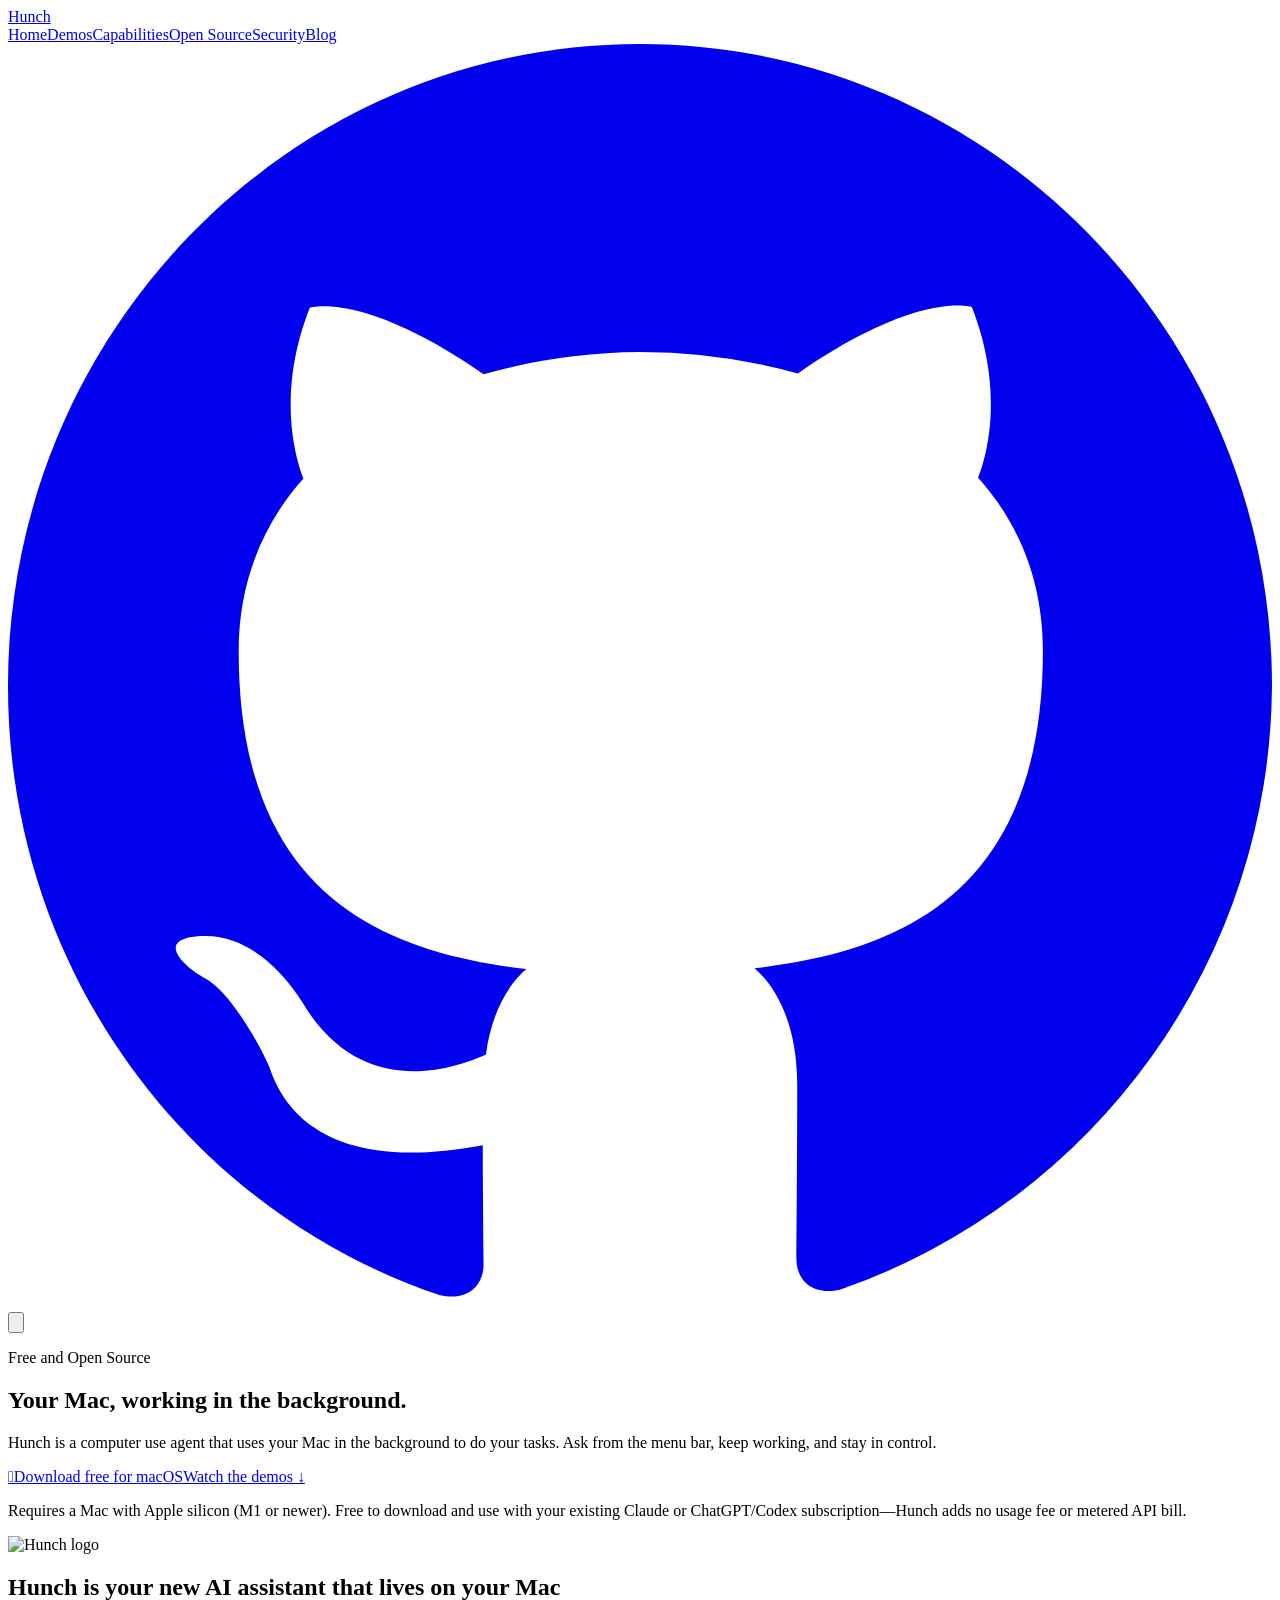
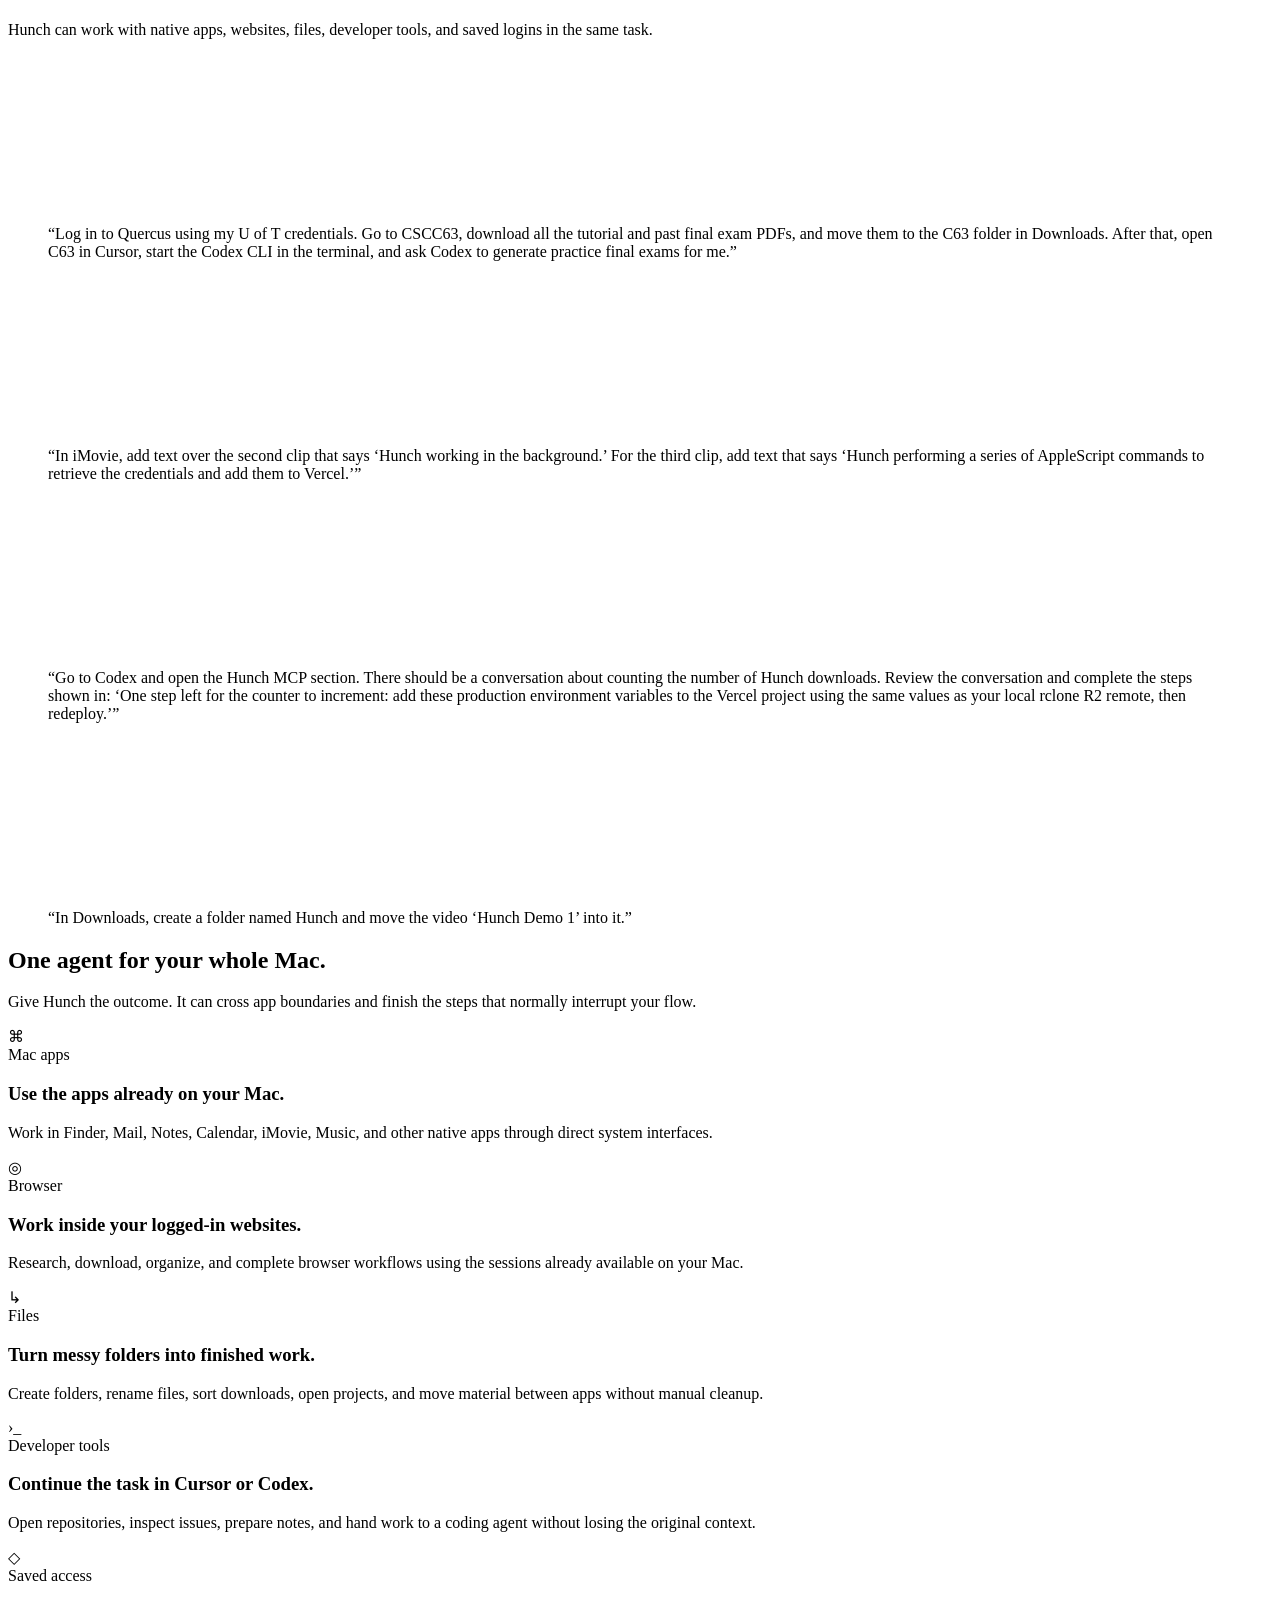
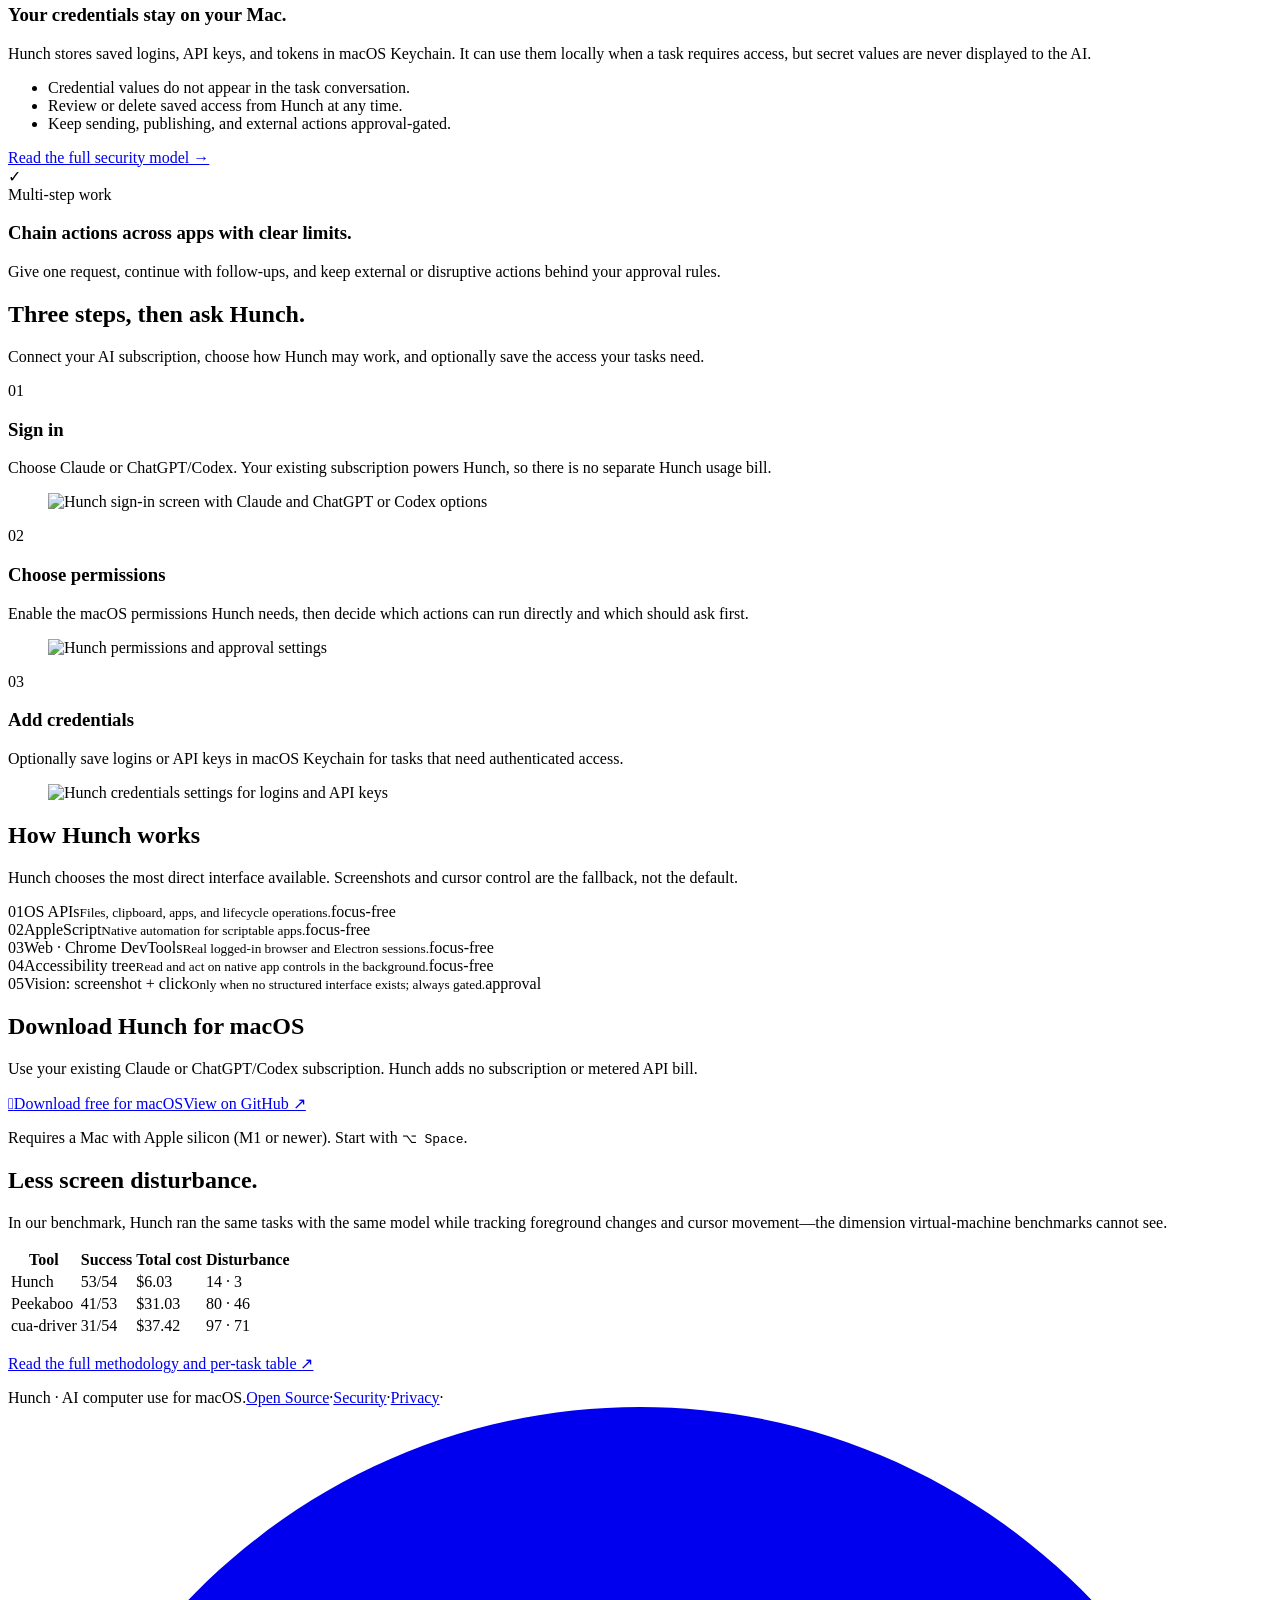
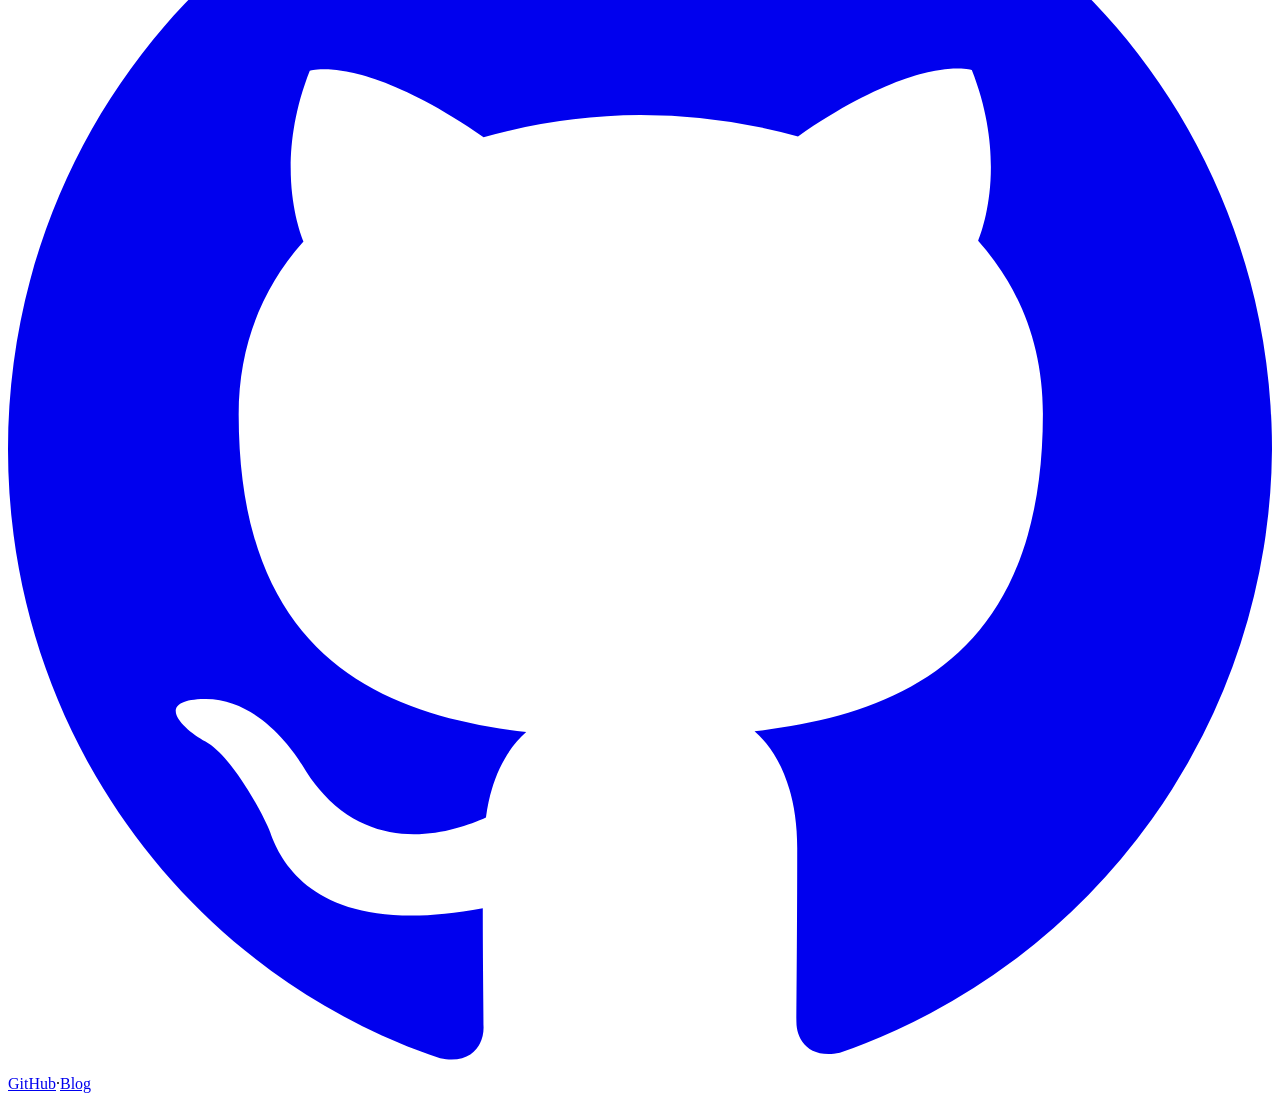
==== commit 179ccfff: "Clarify Apple silicon requirement" ====
--- a/site/index.html
+++ b/site/index.html
@@ -1,6 +1,6 @@
 <!doctype html><html lang="en"><head><meta charset="utf-8"><meta name="viewport" content="width=device-width,initial-scale=1"><title>Hunch: free AI computer use for your Mac</title><meta name="description" content="Hunch is a free macOS agent that works across your apps, browser sessions, files, and saved logins in the background while you keep using your Mac."><meta property="og:title" content="Hunch: your Mac, working in the background"><meta property="og:description" content="A free macOS agent that works across your real apps while you keep using your Mac."><meta property="og:type" content="website"><meta property="og:image" content="https://www.tryhunch.ca/assets/og-hunch.png"><link rel="icon" href="/assets/favicon.png"><link rel="stylesheet" href="/styles.css?v=open-source-1"><script>(function(){var r=document.documentElement;try{if(localStorage.getItem('hunch-theme')==='dark')r.setAttribute('data-theme','dark')}catch(e){}})()</script></head><body>
 <nav><div class="nav-inner"><a class="brand" href="/"><img class="brand-logo" src="/assets/logo-mark.png" alt=""><span>Hunch</span></a><div class="nav-links"><a href="/" aria-current="page">Home</a><a href="#demos">Demos</a><a href="#capabilities">Capabilities</a><a href="/open-source.html">Open Source</a><a href="/security.html">Security</a><a href="/blogs.html">Blog</a></div><a class="nav-github" href="https://github.com/PrithviSeran/hunch-mcp" target="_blank" rel="noopener" aria-label="Hunch on GitHub"><svg class="github-icon" viewBox="0 0 16 16" aria-hidden="true"><path fill="currentColor" d="M8 0C3.58 0 0 3.64 0 8.13c0 3.59 2.29 6.64 5.47 7.71.4.08.55-.17.55-.39 0-.19-.01-.83-.01-1.51-2.01.38-2.53-.5-2.69-.96-.09-.23-.48-.96-.82-1.15-.28-.15-.68-.53-.01-.54.63-.01 1.08.59 1.23.83.72 1.23 1.87.88 2.33.67.07-.53.28-.88.51-1.08-1.78-.21-3.64-.91-3.64-4.02 0-.89.31-1.62.82-2.19-.08-.2-.36-1.04.08-2.16 0 0 .67-.22 2.2.84A7.5 7.5 0 0 1 8 3.9a7.5 7.5 0 0 1 2 .27c1.53-1.06 2.2-.84 2.2-.84.44 1.12.16 1.96.08 2.16.51.57.82 1.3.82 2.19 0 3.12-1.87 3.81-3.65 4.02.29.25.54.73.54 1.48 0 1.07-.01 1.93-.01 2.2 0 .22.15.47.55.39A8.15 8.15 0 0 0 16 8.13C16 3.64 12.42 0 8 0Z"/></svg></a><button class="toggle" id="themeBtn" aria-label="Toggle color theme"><svg class="icon-moon" viewBox="0 0 24 24" fill="none" stroke="currentColor"><path d="M21 12.8A9 9 0 1 1 11.2 3a7 7 0 0 0 9.8 9.8Z"/></svg><svg class="icon-sun" viewBox="0 0 24 24" fill="none" stroke="currentColor"><circle cx="12" cy="12" r="4"/></svg></button></div></nav>
-<main><div class="wrap"><section class="hero launch-hero"><div class="hero-copy"><p class="free-line"><span>Free and Open Source</span></p><h1>Your Mac, working in the background.</h1><p class="lede">Hunch is a computer use agent that uses your Mac in the background to do your tasks. Ask from the menu bar, keep working, and stay in control.</p><div class="cta"><a class="btn primary" href="/download"><span class="apple-logo" aria-hidden="true"></span>Download free for macOS</a><a class="btn" href="#demos">Watch the demos ↓</a></div><p class="microcopy">Free to download and use. Bring your existing Claude or ChatGPT/Codex subscription—Hunch adds no usage fee or metered API bill.</p></div><div class="hero-visual"><img src="/assets/logo-app.png" alt="Hunch logo"></div></section></div>
+<main><div class="wrap"><section class="hero launch-hero"><div class="hero-copy"><p class="free-line"><span>Free and Open Source</span></p><h1>Your Mac, working in the background.</h1><p class="lede">Hunch is a computer use agent that uses your Mac in the background to do your tasks. Ask from the menu bar, keep working, and stay in control.</p><div class="cta"><a class="btn primary" href="/download"><span class="apple-logo" aria-hidden="true"></span>Download free for macOS</a><a class="btn" href="#demos">Watch the demos ↓</a></div><p class="microcopy">Requires a Mac with Apple silicon (M1 or newer). Free to download and use with your existing Claude or ChatGPT/Codex subscription—Hunch adds no usage fee or metered API bill.</p></div><div class="hero-visual"><img src="/assets/logo-app.png" alt="Hunch logo"></div></section></div>
 <section id="demos" class="block"><div class="wrap"><h2>Hunch is your new AI assistant that lives on your Mac</h2><p class="intro">Hunch can work with native apps, websites, files, developer tools, and saved logins in the same task.</p><div class="demo-grid">
 <article class="demo-card"><video autoplay loop muted playsinline preload="metadata" poster="/assets/poster-browser.png"><source src="/assets/demo-browser.mp4" type="video/mp4"></video><div class="demo-body"><blockquote>“Log in to Quercus using my U of T credentials. Go to CSCC63, download all the tutorial and past final exam PDFs, and move them to the C63 folder in Downloads. After that, open C63 in Cursor, start the Codex CLI in the terminal, and ask Codex to generate practice final exams for me.”</blockquote></div></article>
 <article class="demo-card"><video autoplay loop muted playsinline preload="metadata" poster="/assets/poster-imovie.png"><source src="/assets/demo-imovie.mp4" type="video/mp4"></video><div class="demo-body"><blockquote>“In iMovie, add text over the second clip that says ‘Hunch working in the background.’ For the third clip, add text that says ‘Hunch performing a series of AppleScript commands to retrieve the credentials and add them to Vercel.’”</blockquote></div></article>
@@ -9,6 +9,6 @@
 <section id="capabilities" class="block capabilities-block"><div class="wrap"><h2>One agent for your whole Mac.</h2><p class="intro">Give Hunch the outcome. It can cross app boundaries and finish the steps that normally interrupt your flow.</p><div class="capability-grid"><div class="capability-card"><span class="capability-mark">⌘</span><div><span class="capability-label">Mac apps</span><h3>Use the apps already on your Mac.</h3><p>Work in Finder, Mail, Notes, Calendar, iMovie, Music, and other native apps through direct system interfaces.</p></div></div><div class="capability-card"><span class="capability-mark">◎</span><div><span class="capability-label">Browser</span><h3>Work inside your logged-in websites.</h3><p>Research, download, organize, and complete browser workflows using the sessions already available on your Mac.</p></div></div><div class="capability-card"><span class="capability-mark">↳</span><div><span class="capability-label">Files</span><h3>Turn messy folders into finished work.</h3><p>Create folders, rename files, sort downloads, open projects, and move material between apps without manual cleanup.</p></div></div><div class="capability-card"><span class="capability-mark">›_</span><div><span class="capability-label">Developer tools</span><h3>Continue the task in Cursor or Codex.</h3><p>Open repositories, inspect issues, prepare notes, and hand work to a coding agent without losing the original context.</p></div></div><div class="capability-card credential-capability"><span class="capability-mark">◇</span><div><span class="capability-label">Saved access</span><h3>Your credentials stay on your Mac.</h3><p>Hunch stores saved logins, API keys, and tokens in macOS Keychain. It can use them locally when a task requires access, but secret values are never displayed to the AI.</p><ul class="capability-points"><li>Credential values do not appear in the task conversation.</li><li>Review or delete saved access from Hunch at any time.</li><li>Keep sending, publishing, and external actions approval-gated.</li></ul><a class="text-link" href="/security.html">Read the full security model →</a></div></div><div class="capability-card"><span class="capability-mark">✓</span><div><span class="capability-label">Multi-step work</span><h3>Chain actions across apps with clear limits.</h3><p>Give one request, continue with follow-ups, and keep external or disruptive actions behind your approval rules.</p></div></div></div></div></section>
 <section id="setup" class="block setup-block"><div class="wrap"><h2>Three steps, then ask Hunch.</h2><p class="intro">Connect your AI subscription, choose how Hunch may work, and optionally save the access your tasks need.</p><div class="setup-timeline"><div class="setup-step"><div class="setup-index"><span>01</span></div><div class="setup-copy"><h3>Sign in</h3><p>Choose Claude or ChatGPT/Codex. Your existing subscription powers Hunch, so there is no separate Hunch usage bill.</p></div><figure><img src="/assets/sign-in-hunch.png" alt="Hunch sign-in screen with Claude and ChatGPT or Codex options"></figure></div><div class="setup-step"><div class="setup-index"><span>02</span></div><div class="setup-copy"><h3>Choose permissions</h3><p>Enable the macOS permissions Hunch needs, then decide which actions can run directly and which should ask first.</p></div><figure><img src="/assets/permissions-hunch.png" alt="Hunch permissions and approval settings"></figure></div><div class="setup-step"><div class="setup-index"><span>03</span></div><div class="setup-copy"><h3>Add credentials</h3><p>Optionally save logins or API keys in macOS Keychain for tasks that need authenticated access.</p></div><figure><img src="/assets/credentials-hunch.png" alt="Hunch credentials settings for logins and API keys"></figure></div></div></div></section>
 <section class="block"><div class="wrap"><h2>How Hunch works</h2><p class="intro">Hunch chooses the most direct interface available. Screenshots and cursor control are the fallback, not the default.</p><div class="ladder"><div class="layer"><span class="n">01</span><span class="name">OS APIs<small>Files, clipboard, apps, and lifecycle operations.</small></span><span class="tag">focus-free</span></div><div class="layer"><span class="n">02</span><span class="name">AppleScript<small>Native automation for scriptable apps.</small></span><span class="tag">focus-free</span></div><div class="layer"><span class="n">03</span><span class="name">Web · Chrome DevTools<small>Real logged-in browser and Electron sessions.</small></span><span class="tag">focus-free</span></div><div class="layer"><span class="n">04</span><span class="name">Accessibility tree<small>Read and act on native app controls in the background.</small></span><span class="tag">focus-free</span></div><div class="layer gated"><span class="n">05</span><span class="name">Vision: screenshot + click<small>Only when no structured interface exists; always gated.</small></span><span class="tag">approval</span></div></div></div></section>
-<section class="block download-block"><div class="wrap download-simple"><div class="download-copy"><h2>Download Hunch for macOS</h2><p>Use your existing Claude or ChatGPT/Codex subscription. Hunch adds no subscription or metered API bill.</p></div><div class="download-actions"><div class="cta"><a class="btn primary" href="/download"><span class="apple-logo" aria-hidden="true"></span>Download free for macOS</a><a class="btn" href="https://github.com/PrithviSeran/hunch-mcp" target="_blank" rel="noopener">View on GitHub ↗</a></div><p class="microcopy">Install the menu-bar app and start with <code>⌥ Space</code>.</p></div></div></section>
+<section class="block download-block"><div class="wrap download-simple"><div class="download-copy"><h2>Download Hunch for macOS</h2><p>Use your existing Claude or ChatGPT/Codex subscription. Hunch adds no subscription or metered API bill.</p></div><div class="download-actions"><div class="cta"><a class="btn primary" href="/download"><span class="apple-logo" aria-hidden="true"></span>Download free for macOS</a><a class="btn" href="https://github.com/PrithviSeran/hunch-mcp" target="_blank" rel="noopener">View on GitHub ↗</a></div><p class="microcopy">Requires a Mac with Apple silicon (M1 or newer). Start with <code>⌥ Space</code>.</p></div></div></section>
 <section class="block compact-proof"><div class="wrap"><h2>Less screen disturbance.</h2><p class="intro">In our benchmark, Hunch ran the same tasks with the same model while tracking foreground changes and cursor movement—the dimension virtual-machine benchmarks cannot see.</p><div class="tablewrap"><table><thead><tr><th>Tool</th><th>Success</th><th>Total cost</th><th>Disturbance</th></tr></thead><tbody><tr class="win"><td>Hunch</td><td class="num">53/54</td><td class="num">$6.03</td><td class="num">14 · 3</td></tr><tr><td>Peekaboo</td><td class="num">41/53</td><td class="num">$31.03</td><td class="num">80 · 46</td></tr><tr><td>cua-driver</td><td class="num">31/54</td><td class="num">$37.42</td><td class="num">97 · 71</td></tr></tbody></table></div><p class="note"><a class="link" href="https://github.com/PrithviSeran/mac-agent-bench" target="_blank" rel="noopener">Read the full methodology and per-task table ↗</a></p></div></section></main>
 <footer><div class="wrap"><div class="foot-inner"><span class="foot-brand"><img class="foot-logo" src="/assets/logo-mark.png" alt="">Hunch · AI computer use for macOS.</span><span class="foot-links"><a href="/open-source.html">Open Source</a><span aria-hidden="true">·</span><a href="/security.html">Security</a><span aria-hidden="true">·</span><a href="/privacy.html">Privacy</a><span aria-hidden="true">·</span><a class="footer-github" href="https://github.com/PrithviSeran/hunch-mcp" target="_blank" rel="noopener"><svg class="github-icon" viewBox="0 0 16 16" aria-hidden="true"><path fill="currentColor" d="M8 0C3.58 0 0 3.64 0 8.13c0 3.59 2.29 6.64 5.47 7.71.4.08.55-.17.55-.39 0-.19-.01-.83-.01-1.51-2.01.38-2.53-.5-2.69-.96-.09-.23-.48-.96-.82-1.15-.28-.15-.68-.53-.01-.54.63-.01 1.08.59 1.23.83.72 1.23 1.87.88 2.33.67.07-.53.28-.88.51-1.08-1.78-.21-3.64-.91-3.64-4.02 0-.89.31-1.62.82-2.19-.08-.2-.36-1.04.08-2.16 0 0 .67-.22 2.2.84A7.5 7.5 0 0 1 8 3.9a7.5 7.5 0 0 1 2 .27c1.53-1.06 2.2-.84 2.2-.84.44 1.12.16 1.96.08 2.16.51.57.82 1.3.82 2.19 0 3.12-1.87 3.81-3.65 4.02.29.25.54.73.54 1.48 0 1.07-.01 1.93-.01 2.2 0 .22.15.47.55.39A8.15 8.15 0 0 0 16 8.13C16 3.64 12.42 0 8 0Z"/></svg>GitHub</a><span aria-hidden="true">·</span><a href="/blogs.html">Blog</a></span></div></div></footer><script src="/theme.js?v=combined-1"></script></body></html>
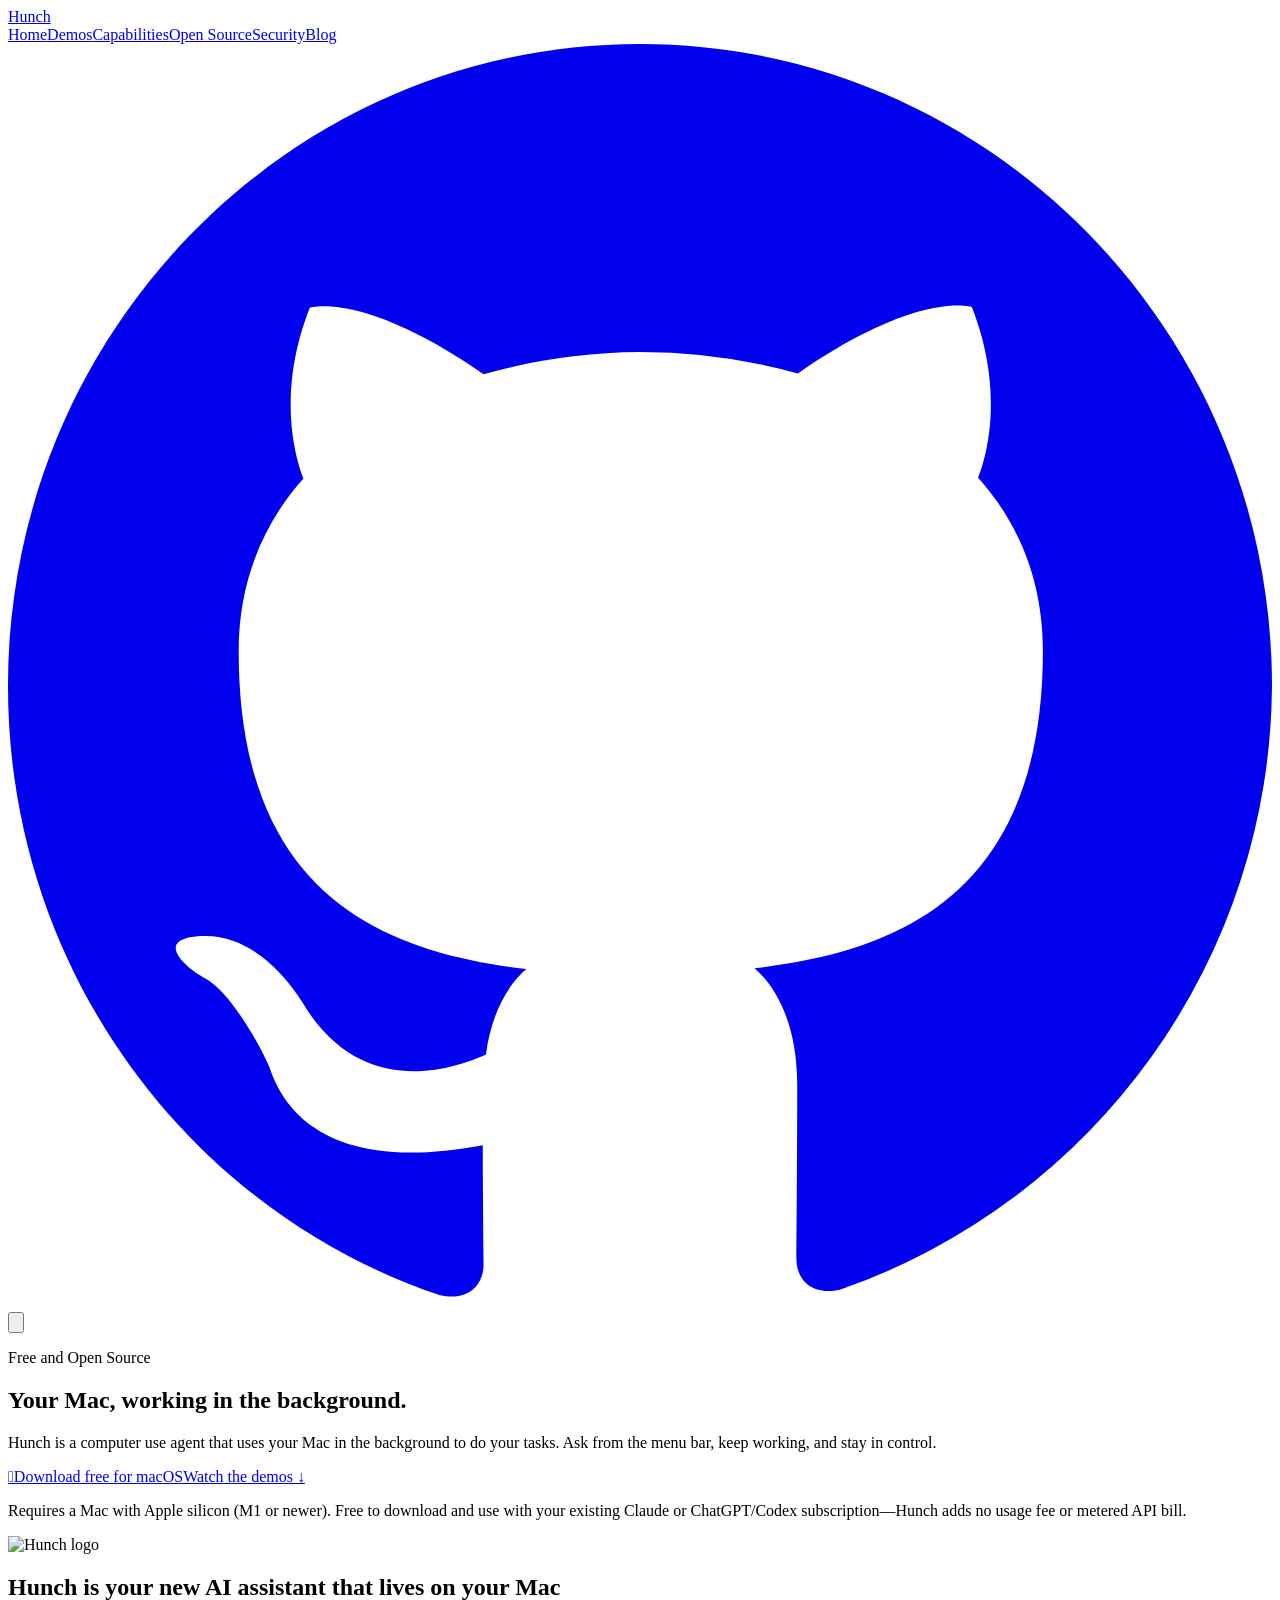
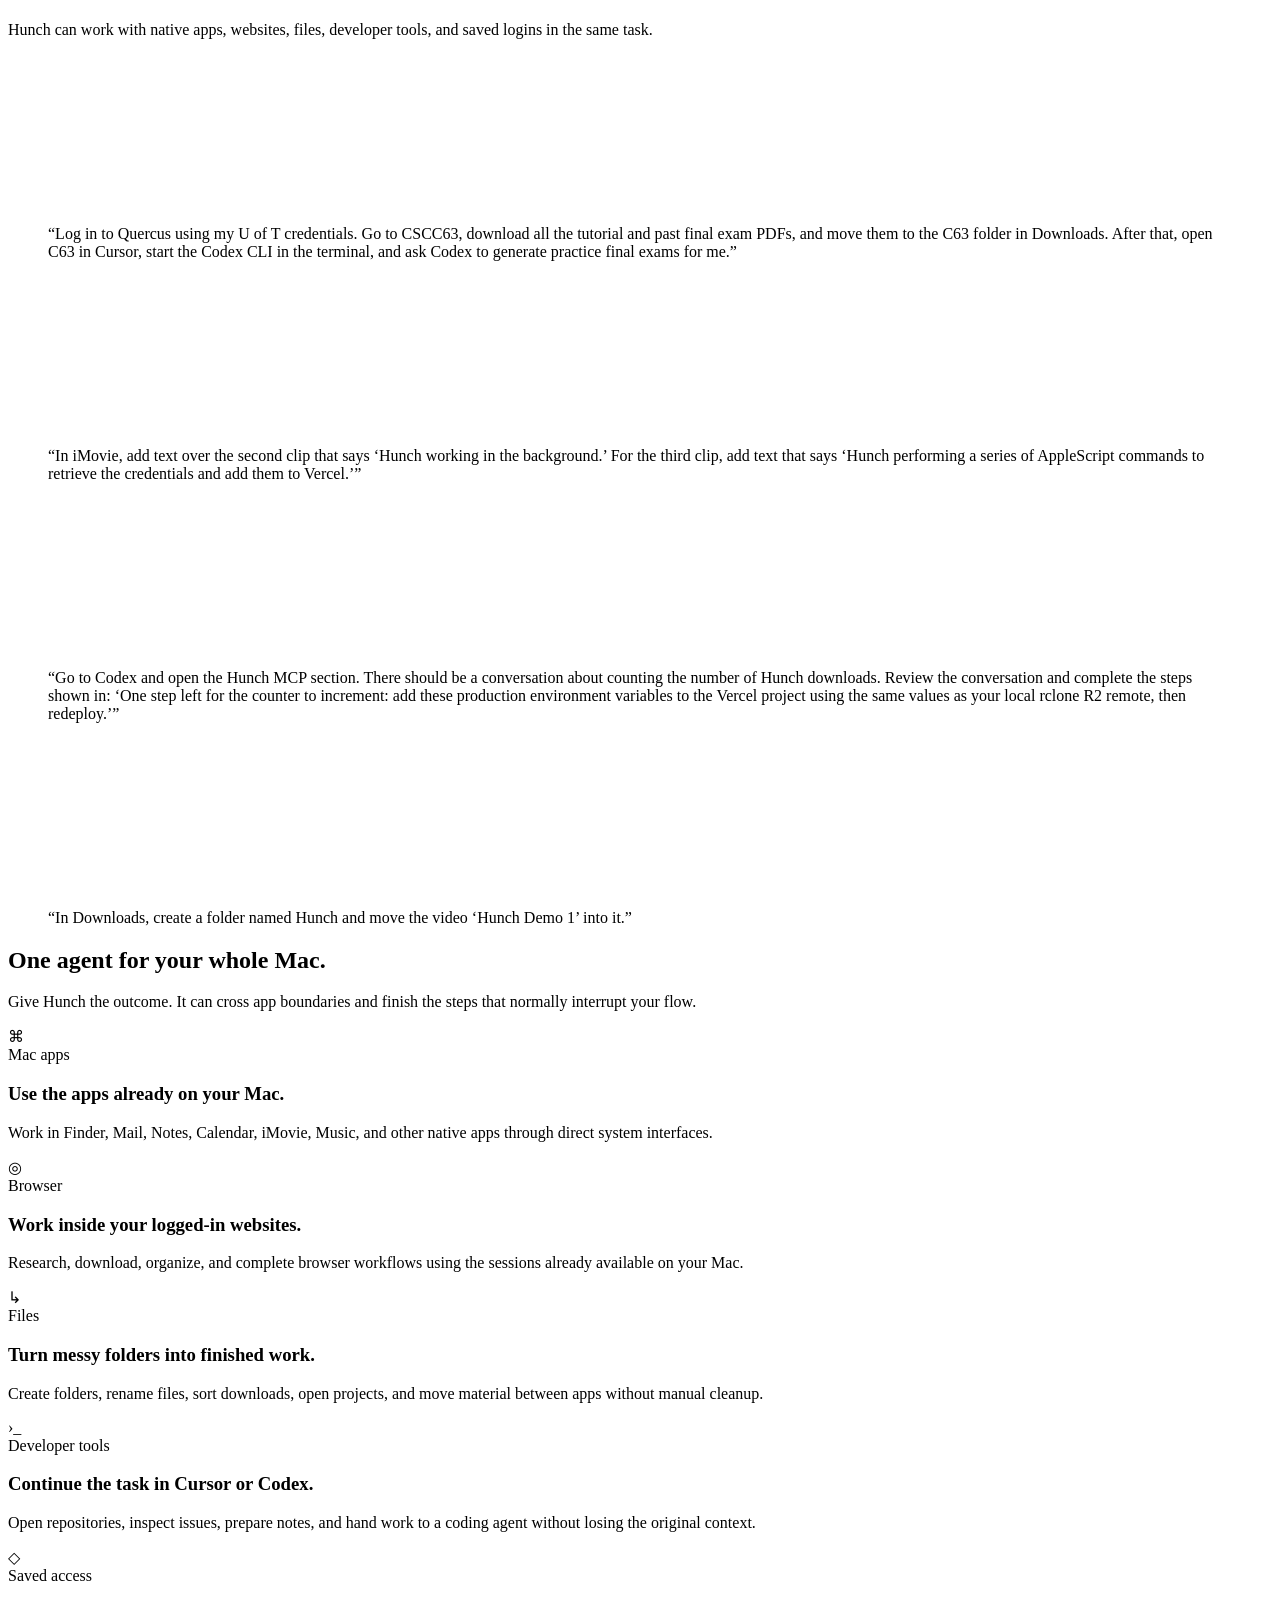
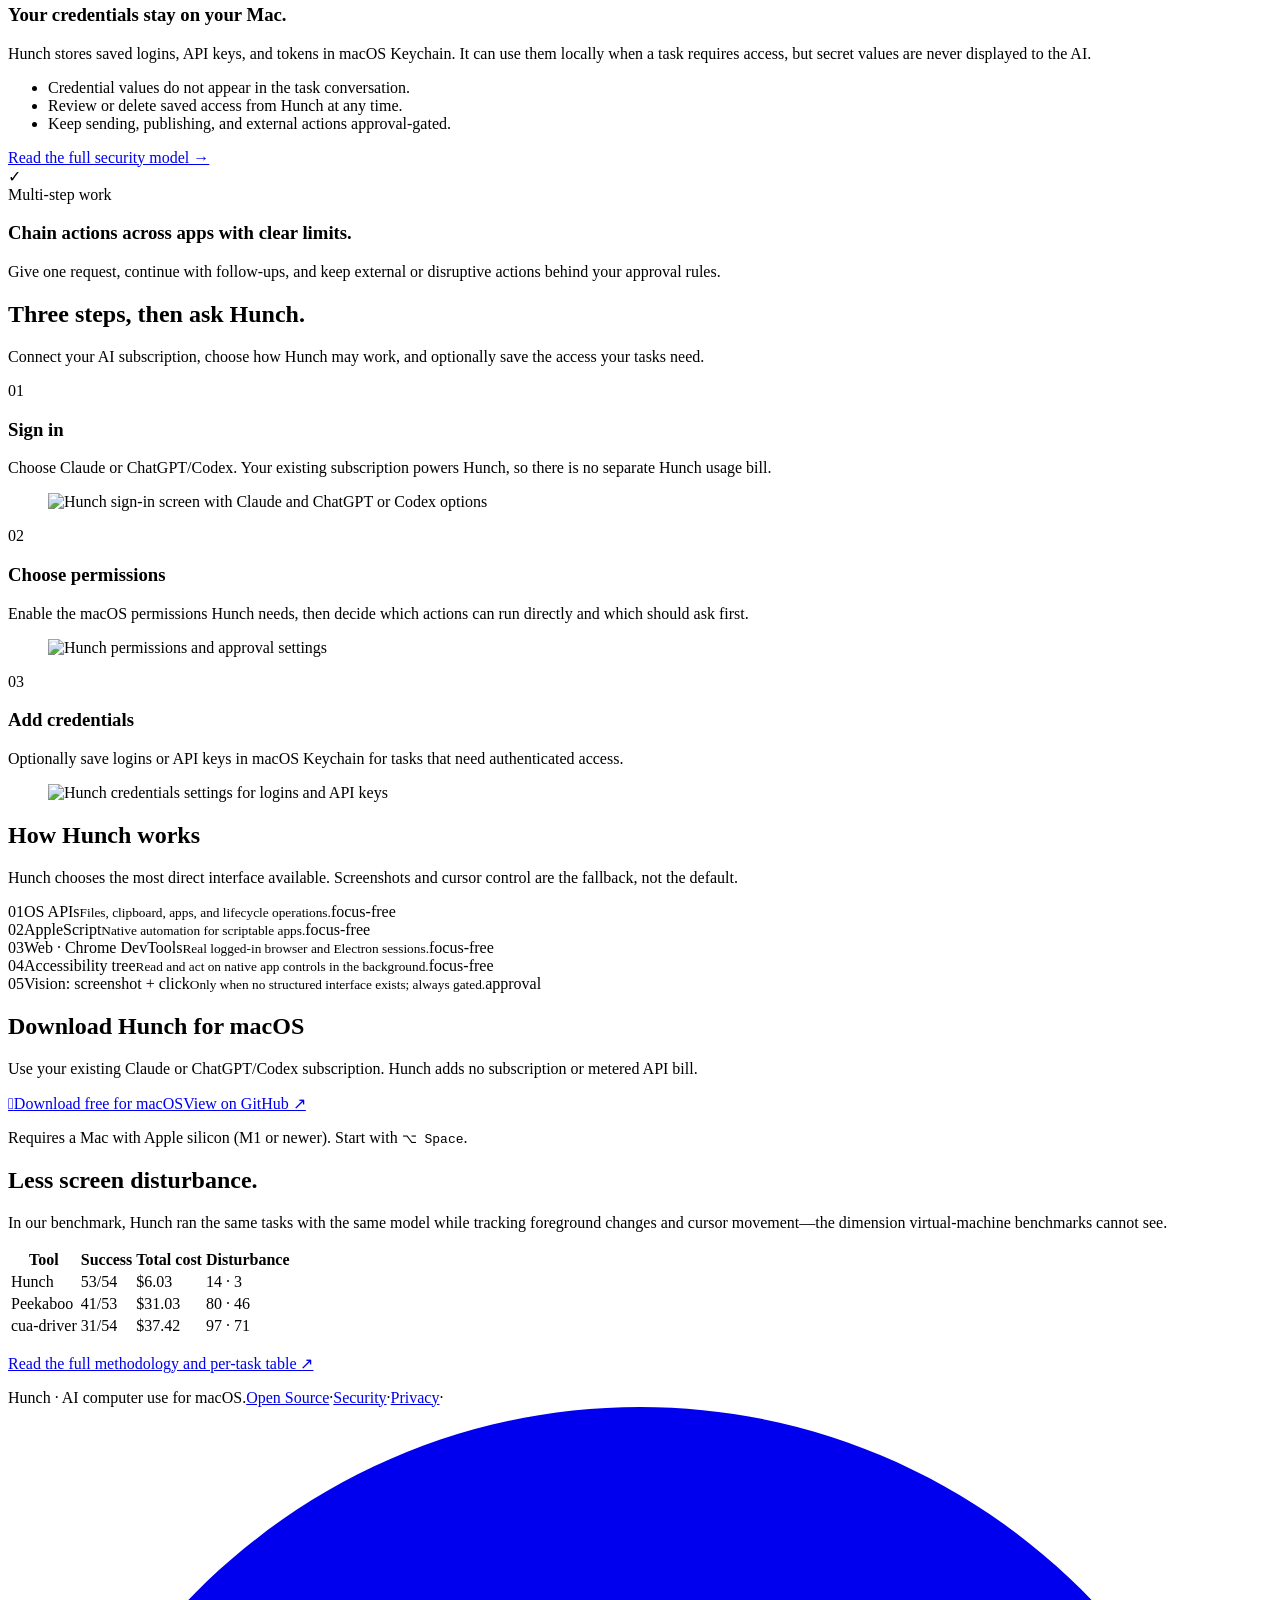
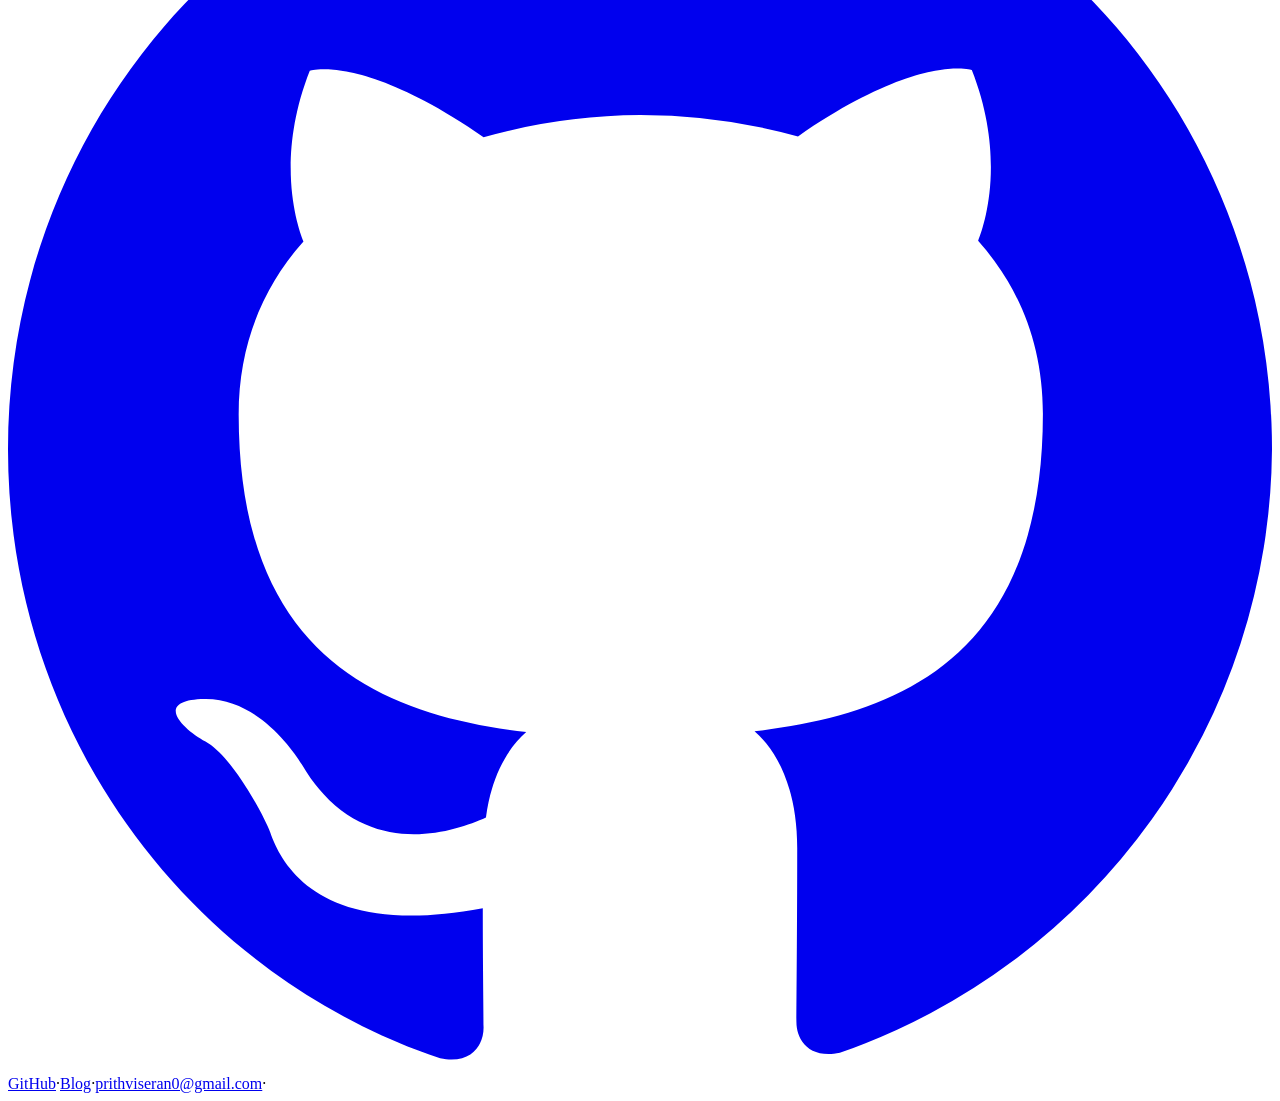
==== commit 0361f208: "Add contact links to site footer" ====
--- a/site/index.html
+++ b/site/index.html
@@ -11,4 +11,4 @@
 <section class="block"><div class="wrap"><h2>How Hunch works</h2><p class="intro">Hunch chooses the most direct interface available. Screenshots and cursor control are the fallback, not the default.</p><div class="ladder"><div class="layer"><span class="n">01</span><span class="name">OS APIs<small>Files, clipboard, apps, and lifecycle operations.</small></span><span class="tag">focus-free</span></div><div class="layer"><span class="n">02</span><span class="name">AppleScript<small>Native automation for scriptable apps.</small></span><span class="tag">focus-free</span></div><div class="layer"><span class="n">03</span><span class="name">Web · Chrome DevTools<small>Real logged-in browser and Electron sessions.</small></span><span class="tag">focus-free</span></div><div class="layer"><span class="n">04</span><span class="name">Accessibility tree<small>Read and act on native app controls in the background.</small></span><span class="tag">focus-free</span></div><div class="layer gated"><span class="n">05</span><span class="name">Vision: screenshot + click<small>Only when no structured interface exists; always gated.</small></span><span class="tag">approval</span></div></div></div></section>
 <section class="block download-block"><div class="wrap download-simple"><div class="download-copy"><h2>Download Hunch for macOS</h2><p>Use your existing Claude or ChatGPT/Codex subscription. Hunch adds no subscription or metered API bill.</p></div><div class="download-actions"><div class="cta"><a class="btn primary" href="/download"><span class="apple-logo" aria-hidden="true"></span>Download free for macOS</a><a class="btn" href="https://github.com/PrithviSeran/hunch-mcp" target="_blank" rel="noopener">View on GitHub ↗</a></div><p class="microcopy">Requires a Mac with Apple silicon (M1 or newer). Start with <code>⌥ Space</code>.</p></div></div></section>
 <section class="block compact-proof"><div class="wrap"><h2>Less screen disturbance.</h2><p class="intro">In our benchmark, Hunch ran the same tasks with the same model while tracking foreground changes and cursor movement—the dimension virtual-machine benchmarks cannot see.</p><div class="tablewrap"><table><thead><tr><th>Tool</th><th>Success</th><th>Total cost</th><th>Disturbance</th></tr></thead><tbody><tr class="win"><td>Hunch</td><td class="num">53/54</td><td class="num">$6.03</td><td class="num">14 · 3</td></tr><tr><td>Peekaboo</td><td class="num">41/53</td><td class="num">$31.03</td><td class="num">80 · 46</td></tr><tr><td>cua-driver</td><td class="num">31/54</td><td class="num">$37.42</td><td class="num">97 · 71</td></tr></tbody></table></div><p class="note"><a class="link" href="https://github.com/PrithviSeran/mac-agent-bench" target="_blank" rel="noopener">Read the full methodology and per-task table ↗</a></p></div></section></main>
-<footer><div class="wrap"><div class="foot-inner"><span class="foot-brand"><img class="foot-logo" src="/assets/logo-mark.png" alt="">Hunch · AI computer use for macOS.</span><span class="foot-links"><a href="/open-source.html">Open Source</a><span aria-hidden="true">·</span><a href="/security.html">Security</a><span aria-hidden="true">·</span><a href="/privacy.html">Privacy</a><span aria-hidden="true">·</span><a class="footer-github" href="https://github.com/PrithviSeran/hunch-mcp" target="_blank" rel="noopener"><svg class="github-icon" viewBox="0 0 16 16" aria-hidden="true"><path fill="currentColor" d="M8 0C3.58 0 0 3.64 0 8.13c0 3.59 2.29 6.64 5.47 7.71.4.08.55-.17.55-.39 0-.19-.01-.83-.01-1.51-2.01.38-2.53-.5-2.69-.96-.09-.23-.48-.96-.82-1.15-.28-.15-.68-.53-.01-.54.63-.01 1.08.59 1.23.83.72 1.23 1.87.88 2.33.67.07-.53.28-.88.51-1.08-1.78-.21-3.64-.91-3.64-4.02 0-.89.31-1.62.82-2.19-.08-.2-.36-1.04.08-2.16 0 0 .67-.22 2.2.84A7.5 7.5 0 0 1 8 3.9a7.5 7.5 0 0 1 2 .27c1.53-1.06 2.2-.84 2.2-.84.44 1.12.16 1.96.08 2.16.51.57.82 1.3.82 2.19 0 3.12-1.87 3.81-3.65 4.02.29.25.54.73.54 1.48 0 1.07-.01 1.93-.01 2.2 0 .22.15.47.55.39A8.15 8.15 0 0 0 16 8.13C16 3.64 12.42 0 8 0Z"/></svg>GitHub</a><span aria-hidden="true">·</span><a href="/blogs.html">Blog</a></span></div></div></footer><script src="/theme.js?v=combined-1"></script></body></html>
+<footer><div class="wrap"><div class="foot-inner"><span class="foot-brand"><img class="foot-logo" src="/assets/logo-mark.png" alt="">Hunch · AI computer use for macOS.</span><span class="foot-links"><a href="/open-source.html">Open Source</a><span aria-hidden="true">·</span><a href="/security.html">Security</a><span aria-hidden="true">·</span><a href="/privacy.html">Privacy</a><span aria-hidden="true">·</span><a class="footer-github" href="https://github.com/PrithviSeran/hunch-mcp" target="_blank" rel="noopener"><svg class="github-icon" viewBox="0 0 16 16" aria-hidden="true"><path fill="currentColor" d="M8 0C3.58 0 0 3.64 0 8.13c0 3.59 2.29 6.64 5.47 7.71.4.08.55-.17.55-.39 0-.19-.01-.83-.01-1.51-2.01.38-2.53-.5-2.69-.96-.09-.23-.48-.96-.82-1.15-.28-.15-.68-.53-.01-.54.63-.01 1.08.59 1.23.83.72 1.23 1.87.88 2.33.67.07-.53.28-.88.51-1.08-1.78-.21-3.64-.91-3.64-4.02 0-.89.31-1.62.82-2.19-.08-.2-.36-1.04.08-2.16 0 0 .67-.22 2.2.84A7.5 7.5 0 0 1 8 3.9a7.5 7.5 0 0 1 2 .27c1.53-1.06 2.2-.84 2.2-.84.44 1.12.16 1.96.08 2.16.51.57.82 1.3.82 2.19 0 3.12-1.87 3.81-3.65 4.02.29.25.54.73.54 1.48 0 1.07-.01 1.93-.01 2.2 0 .22.15.47.55.39A8.15 8.15 0 0 0 16 8.13C16 3.64 12.42 0 8 0Z"/></svg>GitHub</a><span aria-hidden="true">·</span><a href="/blogs.html">Blog</a><span aria-hidden="true">·</span><a href="mailto:prithviseran0@gmail.com">prithviseran0@gmail.com</a><span aria-hidden="true">·</span><a href="https://x.com/PrithviSeran" target="_blank" rel="noopener"></a></span></div></div></footer><script src="/theme.js?v=combined-1"></script></body></html>
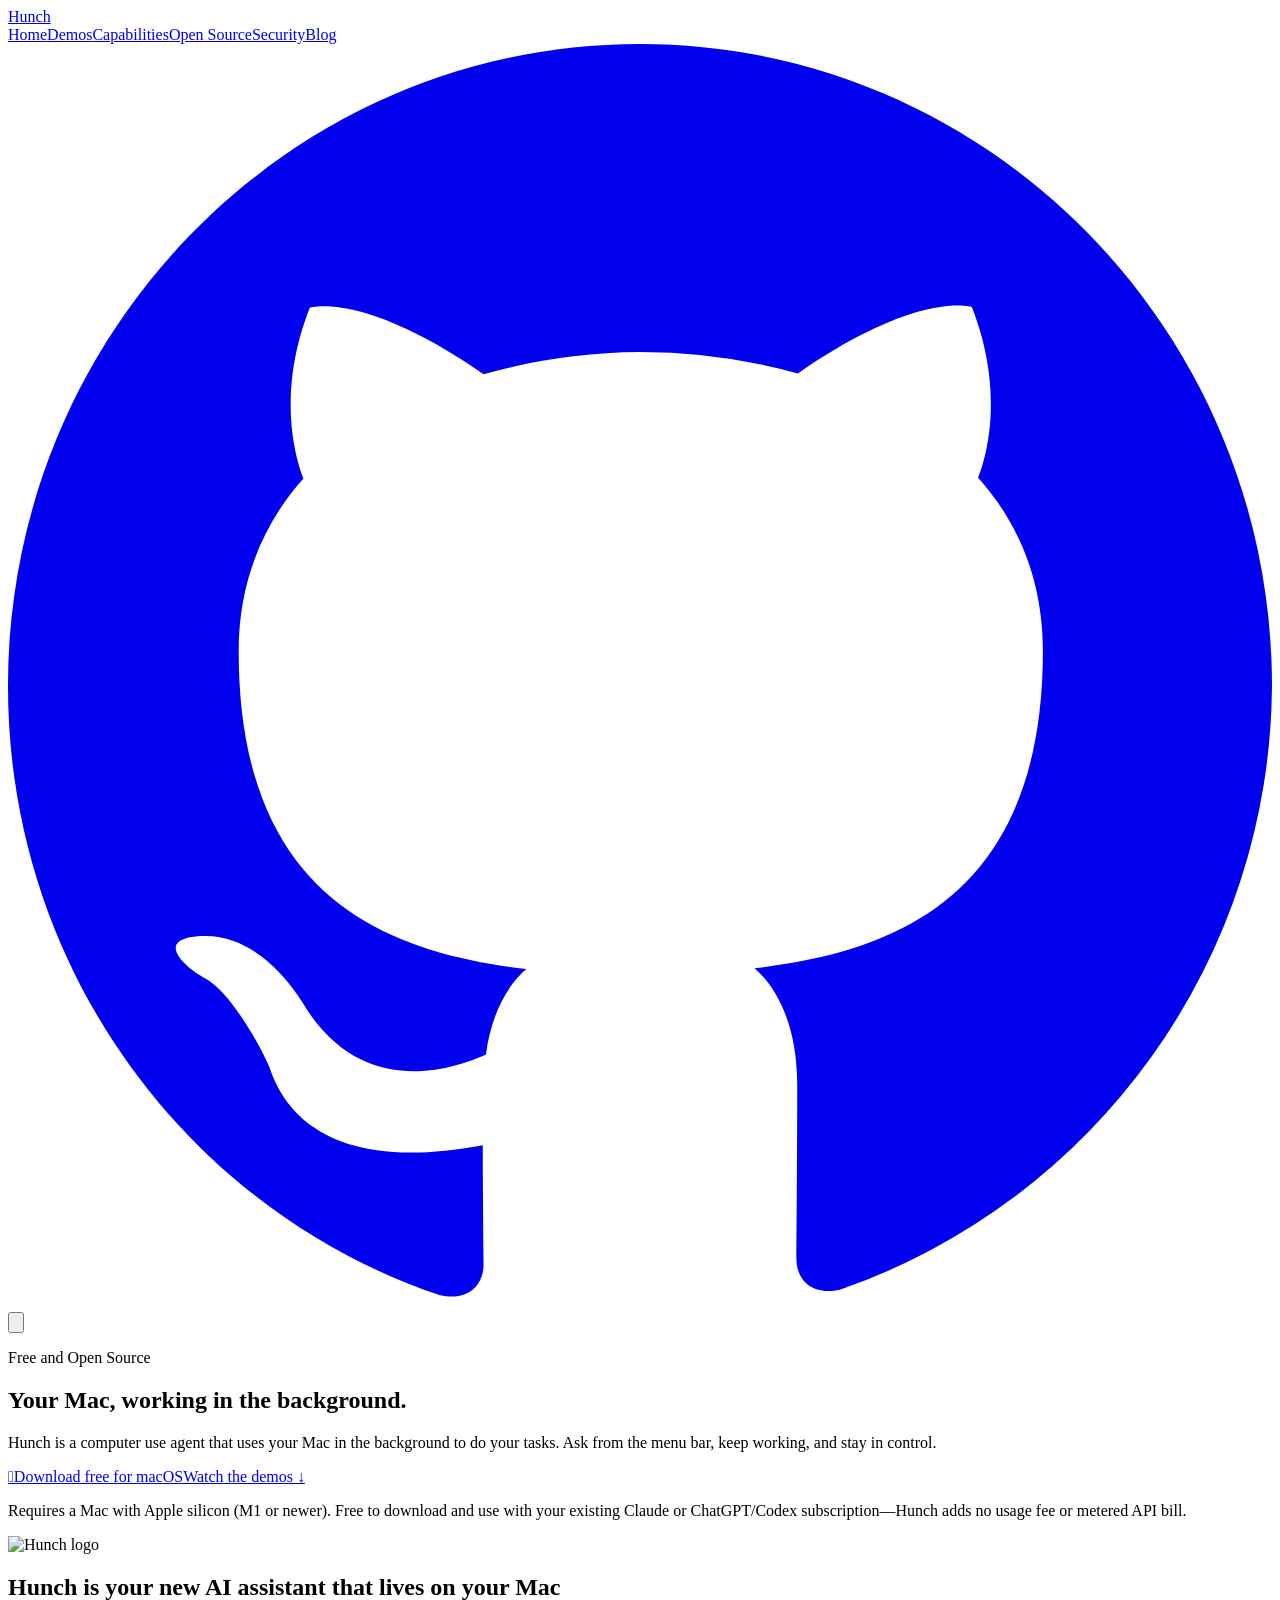
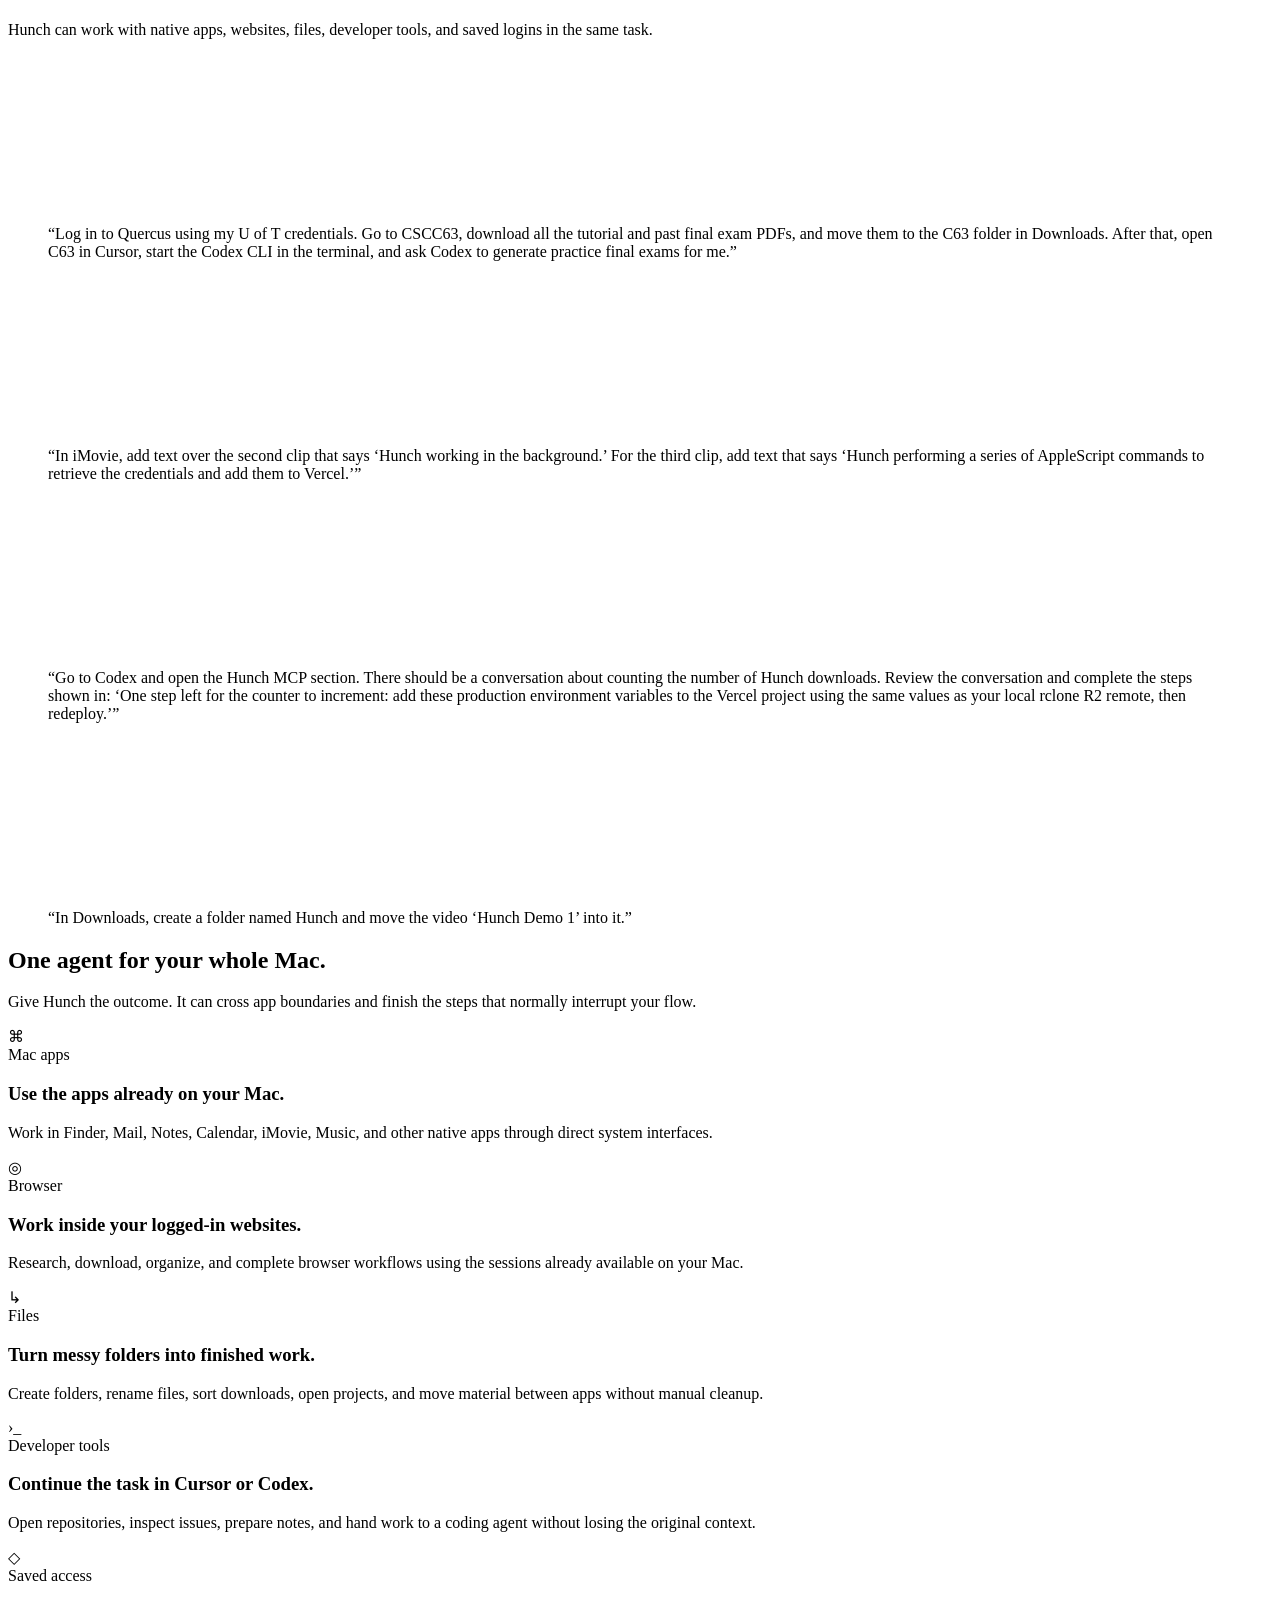
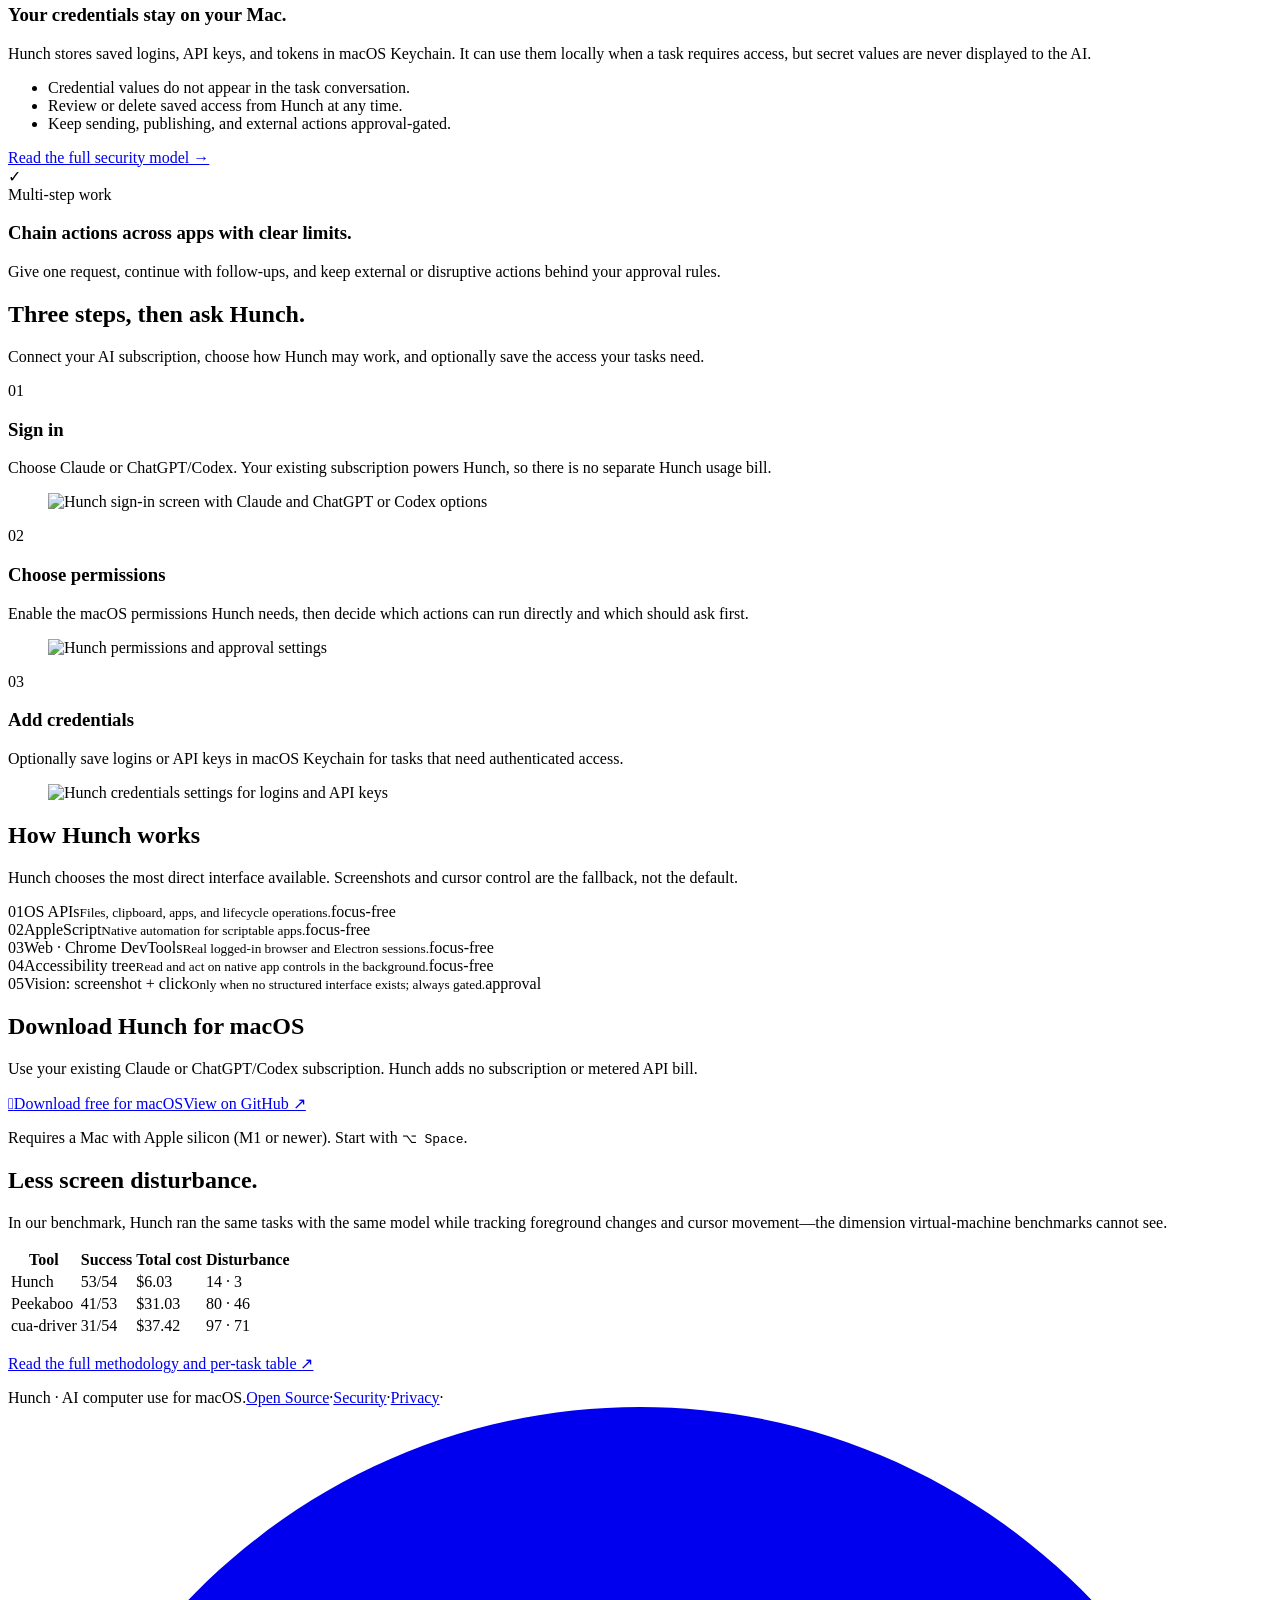
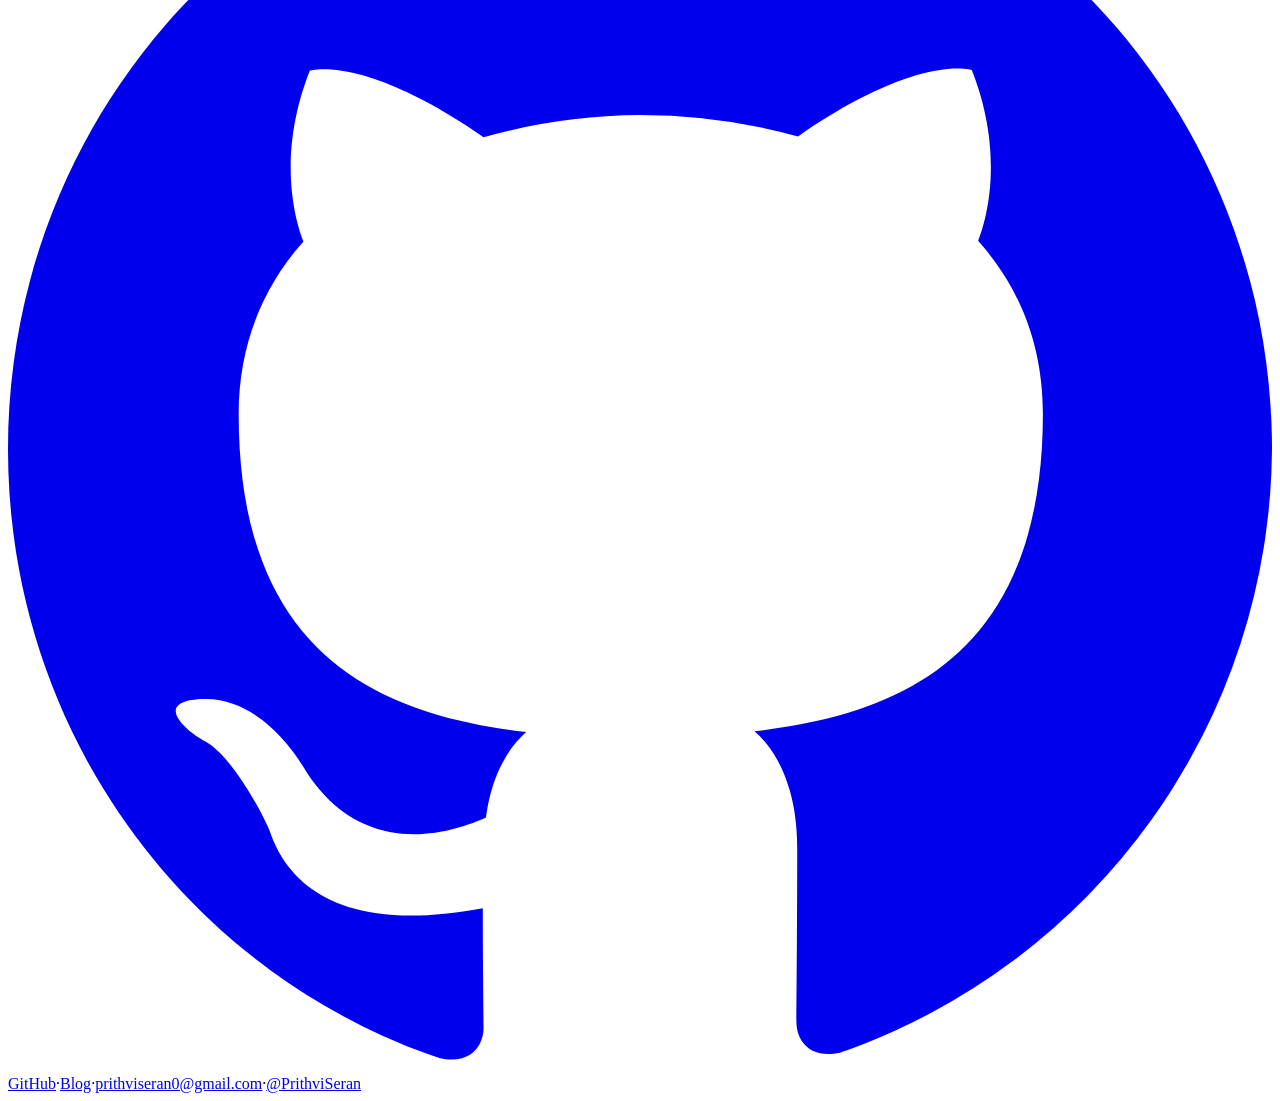
==== commit 84f871de: "Fix X contact label in footer" ====
--- a/site/index.html
+++ b/site/index.html
@@ -11,4 +11,4 @@
 <section class="block"><div class="wrap"><h2>How Hunch works</h2><p class="intro">Hunch chooses the most direct interface available. Screenshots and cursor control are the fallback, not the default.</p><div class="ladder"><div class="layer"><span class="n">01</span><span class="name">OS APIs<small>Files, clipboard, apps, and lifecycle operations.</small></span><span class="tag">focus-free</span></div><div class="layer"><span class="n">02</span><span class="name">AppleScript<small>Native automation for scriptable apps.</small></span><span class="tag">focus-free</span></div><div class="layer"><span class="n">03</span><span class="name">Web · Chrome DevTools<small>Real logged-in browser and Electron sessions.</small></span><span class="tag">focus-free</span></div><div class="layer"><span class="n">04</span><span class="name">Accessibility tree<small>Read and act on native app controls in the background.</small></span><span class="tag">focus-free</span></div><div class="layer gated"><span class="n">05</span><span class="name">Vision: screenshot + click<small>Only when no structured interface exists; always gated.</small></span><span class="tag">approval</span></div></div></div></section>
 <section class="block download-block"><div class="wrap download-simple"><div class="download-copy"><h2>Download Hunch for macOS</h2><p>Use your existing Claude or ChatGPT/Codex subscription. Hunch adds no subscription or metered API bill.</p></div><div class="download-actions"><div class="cta"><a class="btn primary" href="/download"><span class="apple-logo" aria-hidden="true"></span>Download free for macOS</a><a class="btn" href="https://github.com/PrithviSeran/hunch-mcp" target="_blank" rel="noopener">View on GitHub ↗</a></div><p class="microcopy">Requires a Mac with Apple silicon (M1 or newer). Start with <code>⌥ Space</code>.</p></div></div></section>
 <section class="block compact-proof"><div class="wrap"><h2>Less screen disturbance.</h2><p class="intro">In our benchmark, Hunch ran the same tasks with the same model while tracking foreground changes and cursor movement—the dimension virtual-machine benchmarks cannot see.</p><div class="tablewrap"><table><thead><tr><th>Tool</th><th>Success</th><th>Total cost</th><th>Disturbance</th></tr></thead><tbody><tr class="win"><td>Hunch</td><td class="num">53/54</td><td class="num">$6.03</td><td class="num">14 · 3</td></tr><tr><td>Peekaboo</td><td class="num">41/53</td><td class="num">$31.03</td><td class="num">80 · 46</td></tr><tr><td>cua-driver</td><td class="num">31/54</td><td class="num">$37.42</td><td class="num">97 · 71</td></tr></tbody></table></div><p class="note"><a class="link" href="https://github.com/PrithviSeran/mac-agent-bench" target="_blank" rel="noopener">Read the full methodology and per-task table ↗</a></p></div></section></main>
-<footer><div class="wrap"><div class="foot-inner"><span class="foot-brand"><img class="foot-logo" src="/assets/logo-mark.png" alt="">Hunch · AI computer use for macOS.</span><span class="foot-links"><a href="/open-source.html">Open Source</a><span aria-hidden="true">·</span><a href="/security.html">Security</a><span aria-hidden="true">·</span><a href="/privacy.html">Privacy</a><span aria-hidden="true">·</span><a class="footer-github" href="https://github.com/PrithviSeran/hunch-mcp" target="_blank" rel="noopener"><svg class="github-icon" viewBox="0 0 16 16" aria-hidden="true"><path fill="currentColor" d="M8 0C3.58 0 0 3.64 0 8.13c0 3.59 2.29 6.64 5.47 7.71.4.08.55-.17.55-.39 0-.19-.01-.83-.01-1.51-2.01.38-2.53-.5-2.69-.96-.09-.23-.48-.96-.82-1.15-.28-.15-.68-.53-.01-.54.63-.01 1.08.59 1.23.83.72 1.23 1.87.88 2.33.67.07-.53.28-.88.51-1.08-1.78-.21-3.64-.91-3.64-4.02 0-.89.31-1.62.82-2.19-.08-.2-.36-1.04.08-2.16 0 0 .67-.22 2.2.84A7.5 7.5 0 0 1 8 3.9a7.5 7.5 0 0 1 2 .27c1.53-1.06 2.2-.84 2.2-.84.44 1.12.16 1.96.08 2.16.51.57.82 1.3.82 2.19 0 3.12-1.87 3.81-3.65 4.02.29.25.54.73.54 1.48 0 1.07-.01 1.93-.01 2.2 0 .22.15.47.55.39A8.15 8.15 0 0 0 16 8.13C16 3.64 12.42 0 8 0Z"/></svg>GitHub</a><span aria-hidden="true">·</span><a href="/blogs.html">Blog</a><span aria-hidden="true">·</span><a href="mailto:prithviseran0@gmail.com">prithviseran0@gmail.com</a><span aria-hidden="true">·</span><a href="https://x.com/PrithviSeran" target="_blank" rel="noopener"></a></span></div></div></footer><script src="/theme.js?v=combined-1"></script></body></html>
+<footer><div class="wrap"><div class="foot-inner"><span class="foot-brand"><img class="foot-logo" src="/assets/logo-mark.png" alt="">Hunch · AI computer use for macOS.</span><span class="foot-links"><a href="/open-source.html">Open Source</a><span aria-hidden="true">·</span><a href="/security.html">Security</a><span aria-hidden="true">·</span><a href="/privacy.html">Privacy</a><span aria-hidden="true">·</span><a class="footer-github" href="https://github.com/PrithviSeran/hunch-mcp" target="_blank" rel="noopener"><svg class="github-icon" viewBox="0 0 16 16" aria-hidden="true"><path fill="currentColor" d="M8 0C3.58 0 0 3.64 0 8.13c0 3.59 2.29 6.64 5.47 7.71.4.08.55-.17.55-.39 0-.19-.01-.83-.01-1.51-2.01.38-2.53-.5-2.69-.96-.09-.23-.48-.96-.82-1.15-.28-.15-.68-.53-.01-.54.63-.01 1.08.59 1.23.83.72 1.23 1.87.88 2.33.67.07-.53.28-.88.51-1.08-1.78-.21-3.64-.91-3.64-4.02 0-.89.31-1.62.82-2.19-.08-.2-.36-1.04.08-2.16 0 0 .67-.22 2.2.84A7.5 7.5 0 0 1 8 3.9a7.5 7.5 0 0 1 2 .27c1.53-1.06 2.2-.84 2.2-.84.44 1.12.16 1.96.08 2.16.51.57.82 1.3.82 2.19 0 3.12-1.87 3.81-3.65 4.02.29.25.54.73.54 1.48 0 1.07-.01 1.93-.01 2.2 0 .22.15.47.55.39A8.15 8.15 0 0 0 16 8.13C16 3.64 12.42 0 8 0Z"/></svg>GitHub</a><span aria-hidden="true">·</span><a href="/blogs.html">Blog</a><span aria-hidden="true">·</span><a href="mailto:prithviseran0@gmail.com">prithviseran0@gmail.com</a><span aria-hidden="true">·</span><a href="https://x.com/PrithviSeran" target="_blank" rel="noopener">@PrithviSeran</a></span></div></div></footer><script src="/theme.js?v=combined-1"></script></body></html>
